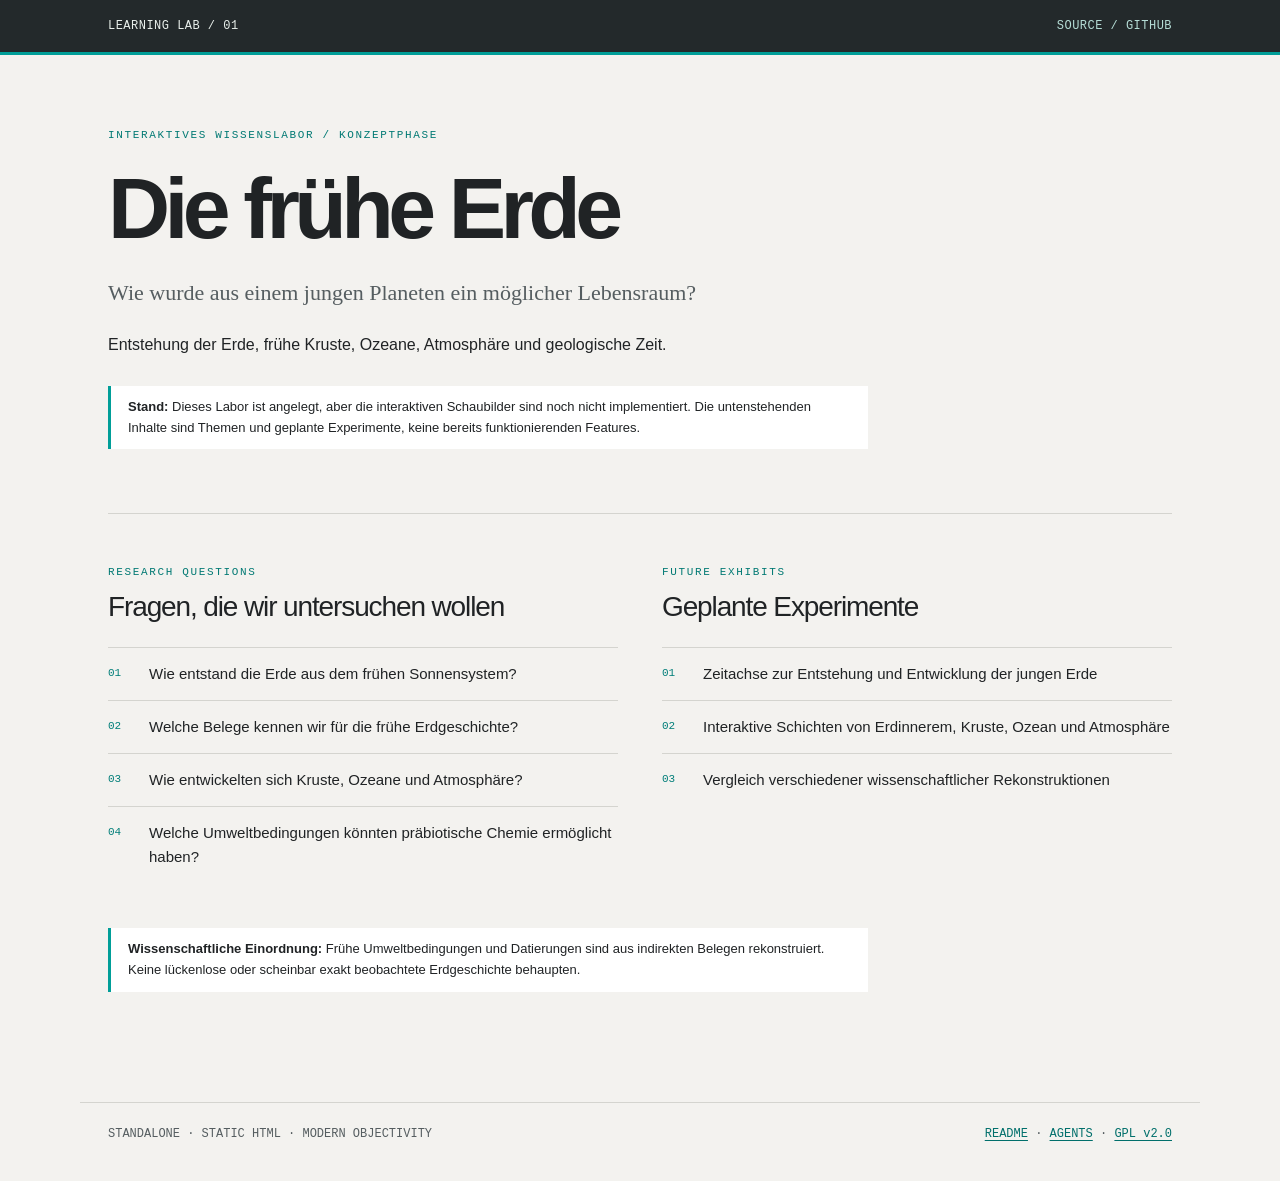
==== index.html @ 1942b2c5 "docs: initialize lab-early-earth with index.html" ====
<!doctype html>
<html lang="de">
<head>
<meta charset="utf-8">
<meta name="viewport" content="width=device-width, initial-scale=1">
<meta name="description" content="Wie wurde aus einem jungen Planeten ein möglicher Lebensraum?">
<title>Die frühe Erde · Learning Lab 01</title>
<style>
:root{color-scheme:light;--paper:#f3f2ef;--ink:#202325;--graphite:#23292b;--signal:#009e98;--edge:#d4d4cf;--muted:#555d60}
*{box-sizing:border-box}html{scroll-behavior:smooth}body{margin:0;background:var(--paper);color:var(--ink);font:16px/1.6 "Liberation Sans",Arial,sans-serif}
a{color:inherit;text-underline-offset:3px}:focus-visible{outline:3px solid var(--signal);outline-offset:4px}
header{background:var(--graphite);color:#e9f0ec;border-bottom:3px solid var(--signal)}.top{max-width:1120px;margin:auto;padding:19px 28px;display:flex;justify-content:space-between;gap:20px;align-items:center;font:12px "Liberation Mono",monospace;letter-spacing:.04em}.top a{color:#b5ddd6;text-decoration:none}.top a:hover{text-decoration:underline}
main{max-width:1120px;margin:auto;padding:74px 28px 110px}.eyebrow{font:11px "Liberation Mono",monospace;letter-spacing:.15em;text-transform:uppercase;color:#007973}.hero{padding-bottom:64px;border-bottom:1px solid var(--edge)}h1{font-size:clamp(42px,7vw,86px);font-weight:400;letter-spacing:-.065em;line-height:1.06;max-width:860px;margin:22px 0}h1 strong{font-weight:700}.lead{max-width:800px;font:22px/1.55 "Liberation Serif",Georgia,serif;color:var(--muted)}.note{margin-top:28px;border-left:3px solid var(--signal);padding:11px 17px;background:#fff;font-size:13px;max-width:760px}
.grid{display:grid;grid-template-columns:1fr 1fr;gap:44px;padding-top:52px}.panel{min-width:0}h2{font-size:28px;font-weight:400;line-height:1.2;letter-spacing:-.04em;margin:12px 0 23px}ul{padding:0;list-style:none;margin:0}li{display:flex;gap:16px;padding:14px 0;border-top:1px solid var(--edge);font-size:15px}.index{font:11px "Liberation Mono",monospace;color:#007e79;padding-top:5px;min-width:25px}
footer{max-width:1120px;margin:auto;border-top:1px solid var(--edge);padding:24px 28px 40px;display:flex;justify-content:space-between;gap:14px;flex-wrap:wrap;font:12px "Liberation Mono",monospace;color:var(--muted)}footer a{color:#006f6b}
@media(max-width:720px){main{padding:52px 20px 70px}.grid{grid-template-columns:1fr;gap:42px}.top,footer{padding-left:20px;padding-right:20px}.lead{font-size:19px}}
@media(prefers-reduced-motion:reduce){html{scroll-behavior:auto}}
</style>
</head>
<body>
<header><div class="top"><span>LEARNING LAB / 01</span><a href="https://github.com/philippklinz/lab-early-earth">SOURCE / GITHUB</a></div></header>
<main>
<section class="hero"><div class="eyebrow">INTERAKTIVES WISSENSLABOR / KONZEPTPHASE</div>
<h1><strong>Die frühe Erde</strong></h1>
<p class="lead">Wie wurde aus einem jungen Planeten ein möglicher Lebensraum?</p>
<p>Entstehung der Erde, frühe Kruste, Ozeane, Atmosphäre und geologische Zeit.</p>
<div class="note"><strong>Stand:</strong> Dieses Labor ist angelegt, aber die interaktiven Schaubilder sind noch nicht implementiert. Die untenstehenden Inhalte sind Themen und geplante Experimente, keine bereits funktionierenden Features.</div>
</section>
<div class="grid">
<section class="panel"><div class="eyebrow">RESEARCH QUESTIONS</div><h2>Fragen, die wir untersuchen wollen</h2><ul><li><span class="index">01</span><span>Wie entstand die Erde aus dem frühen Sonnensystem?</span></li>
<li><span class="index">02</span><span>Welche Belege kennen wir für die frühe Erdgeschichte?</span></li>
<li><span class="index">03</span><span>Wie entwickelten sich Kruste, Ozeane und Atmosphäre?</span></li>
<li><span class="index">04</span><span>Welche Umweltbedingungen könnten präbiotische Chemie ermöglicht haben?</span></li></ul></section>
<section class="panel"><div class="eyebrow">FUTURE EXHIBITS</div><h2>Geplante Experimente</h2><ul><li><span class="index">01</span><span>Zeitachse zur Entstehung und Entwicklung der jungen Erde</span></li>
<li><span class="index">02</span><span>Interaktive Schichten von Erdinnerem, Kruste, Ozean und Atmosphäre</span></li>
<li><span class="index">03</span><span>Vergleich verschiedener wissenschaftlicher Rekonstruktionen</span></li></ul></section>
</div>
<section class="note" style="margin-top:45px"><strong>Wissenschaftliche Einordnung:</strong> Frühe Umweltbedingungen und Datierungen sind aus indirekten Belegen rekonstruiert. Keine lückenlose oder scheinbar exakt beobachtete Erdgeschichte behaupten.</section>
</main>
<footer><span>STANDALONE · STATIC HTML · MODERN OBJECTIVITY</span><span><a href="README.md">README</a> · <a href="AGENTS.md">AGENTS</a> · <a href="LICENSE">GPL v2.0</a></span></footer>
</body>
</html>
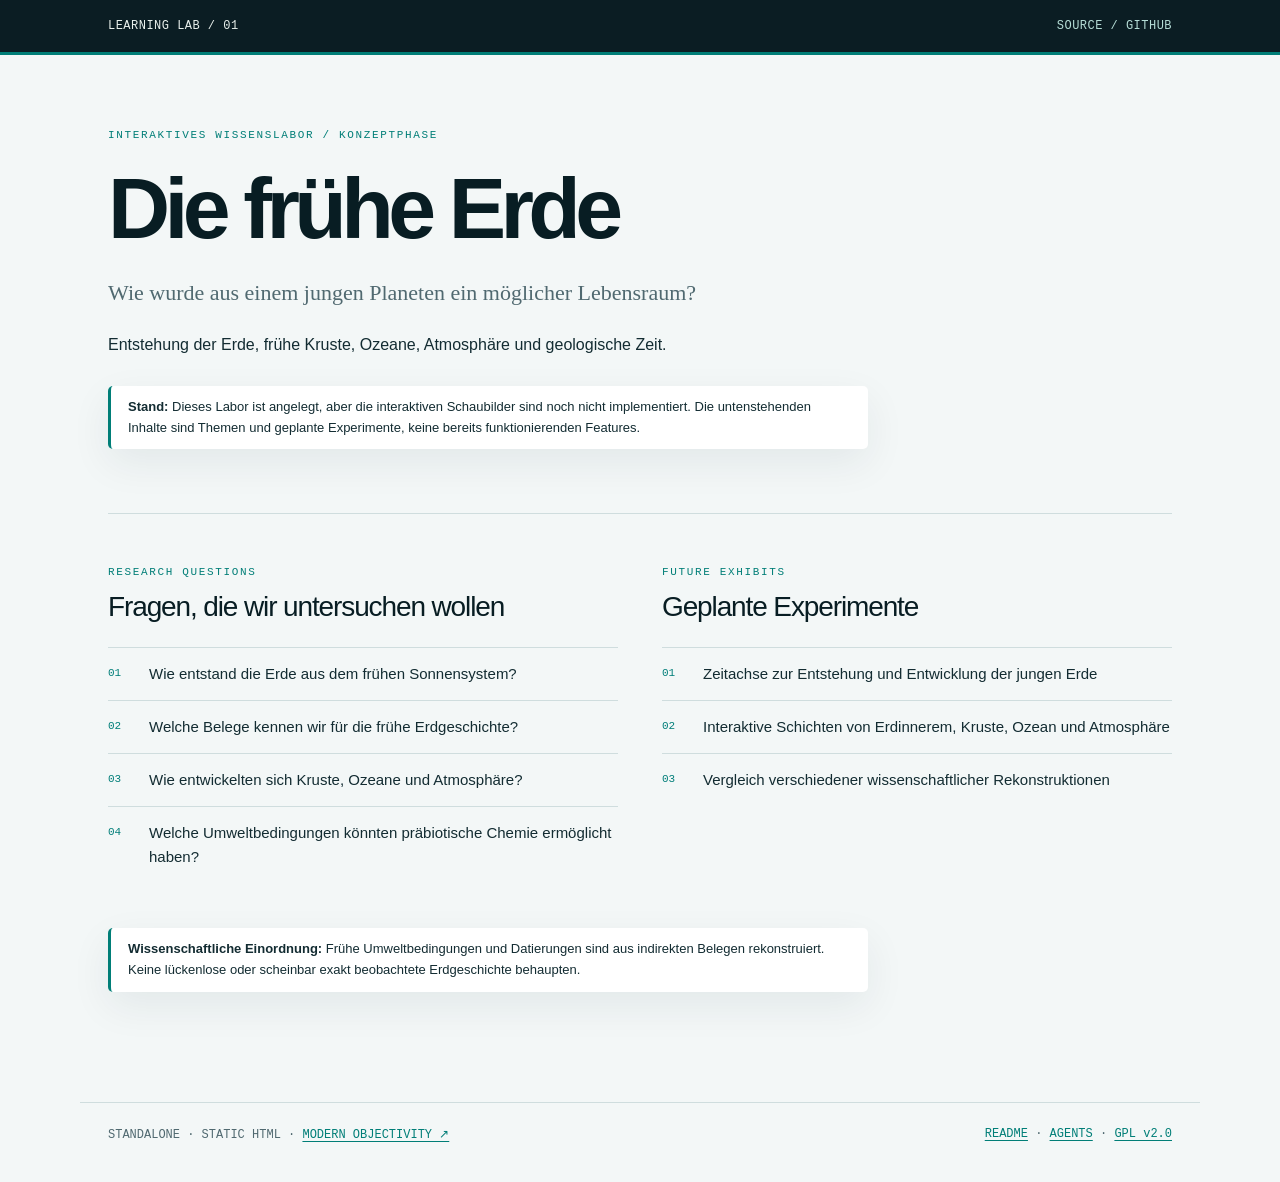
==== commit 4bcfb966: "style: adopt published Modern Objectivity kit in early Earth lab" ====
--- a/index.html
+++ b/index.html
@@ -5,8 +5,9 @@
 <meta name="viewport" content="width=device-width, initial-scale=1">
 <meta name="description" content="Wie wurde aus einem jungen Planeten ein möglicher Lebensraum?">
 <title>Die frühe Erde · Learning Lab 01</title>
+<link rel="stylesheet" href="modern-objectivity.css">
 <style>
-:root{color-scheme:light;--paper:#f3f2ef;--ink:#202325;--graphite:#23292b;--signal:#009e98;--edge:#d4d4cf;--muted:#555d60}
+:root{color-scheme:light;--paper:var(--mo-bg);--ink:var(--mo-text);--graphite:var(--mo-rail);--signal:var(--mo-accent);--edge:var(--mo-border);--muted:var(--mo-muted)}
 *{box-sizing:border-box}html{scroll-behavior:smooth}body{margin:0;background:var(--paper);color:var(--ink);font:16px/1.6 "Liberation Sans",Arial,sans-serif}
 a{color:inherit;text-underline-offset:3px}:focus-visible{outline:3px solid var(--signal);outline-offset:4px}
 header{background:var(--graphite);color:#e9f0ec;border-bottom:3px solid var(--signal)}.top{max-width:1120px;margin:auto;padding:19px 28px;display:flex;justify-content:space-between;gap:20px;align-items:center;font:12px "Liberation Mono",monospace;letter-spacing:.04em}.top a{color:#b5ddd6;text-decoration:none}.top a:hover{text-decoration:underline}
@@ -15,6 +16,12 @@
 footer{max-width:1120px;margin:auto;border-top:1px solid var(--edge);padding:24px 28px 40px;display:flex;justify-content:space-between;gap:14px;flex-wrap:wrap;font:12px "Liberation Mono",monospace;color:var(--muted)}footer a{color:#006f6b}
 @media(max-width:720px){main{padding:52px 20px 70px}.grid{grid-template-columns:1fr;gap:42px}.top,footer{padding-left:20px;padding-right:20px}.lead{font-size:19px}}
 @media(prefers-reduced-motion:reduce){html{scroll-behavior:auto}}
+
+/* Modern Objectivity reference v0.1: stage-specific adjustments. */
+:focus-visible{outline:3px solid var(--mo-focus)!important}
+.note{border-radius:var(--mo-radius-sm);box-shadow:var(--mo-shadow)}
+.eyebrow{color:var(--mo-accent)}
+footer a{color:var(--mo-accent)}
 </style>
 </head>
 <body>
@@ -37,6 +44,6 @@
 </div>
 <section class="note" style="margin-top:45px"><strong>Wissenschaftliche Einordnung:</strong> Frühe Umweltbedingungen und Datierungen sind aus indirekten Belegen rekonstruiert. Keine lückenlose oder scheinbar exakt beobachtete Erdgeschichte behaupten.</section>
 </main>
-<footer><span>STANDALONE · STATIC HTML · MODERN OBJECTIVITY</span><span><a href="README.md">README</a> · <a href="AGENTS.md">AGENTS</a> · <a href="LICENSE">GPL v2.0</a></span></footer>
+<footer><span>STANDALONE · STATIC HTML · <a href="https://philippklinz.github.io/modern-objectivity-style/">MODERN OBJECTIVITY ↗</a></span><span><a href="README.md">README</a> · <a href="AGENTS.md">AGENTS</a> · <a href="LICENSE">GPL v2.0</a></span></footer>
 </body>
 </html>
--- a/modern-objectivity.css
+++ b/modern-objectivity.css
@@ -0,0 +1,272 @@
+/*
+Modern Objectivity — Laboratory Style Kit v0.1
+GPL-2.0-only • practical reference implementation, not a universal brand.
+Semantic tokens are intentionally overridable for each laboratory stage.
+*/
+:root {
+  color-scheme: light;
+  --mo-font: "Liberation Sans", "DejaVu Sans", Arial, sans-serif;
+  --mo-mono: "Liberation Mono", "DejaVu Sans Mono", Consolas, monospace;
+  --mo-serif: "Liberation Serif", Georgia, serif;
+  --mo-bg: #f3f7f7;
+  --mo-surface: #ffffff;
+  --mo-surface-2: #edf3f3;
+  --mo-surface-3: #e3eded;
+  --mo-text: #132c32;
+  --mo-text-strong: #081d23;
+  --mo-muted: #506970;
+  --mo-border: #cfddde;
+  --mo-border-strong: #afc3c6;
+  --mo-accent: #007e77;
+  --mo-accent-active: #00625f;
+  --mo-accent-light: #d9f5ef;
+  --mo-accent-glow: #13d4b8;
+  --mo-focus: #0b9fbe;
+  --mo-danger: #b83d42;
+  --mo-danger-bg: #fff0f0;
+  --mo-warning: #986213;
+  --mo-warning-bg: #fff4dd;
+  --mo-ok: #147b58;
+  --mo-ok-bg: #e1f6eb;
+  --mo-info: #285f9c;
+  --mo-info-bg: #e9f3fc;
+  --mo-rail: #0b1d23;
+  --mo-rail-text: #e0f2f2;
+  --mo-rail-muted: #94b0b5;
+  --mo-shadow: 0 14px 40px rgba(12, 45, 50, .07);
+  --mo-radius: 9px;
+  --mo-radius-sm: 5px;
+  --mo-space-1: 4px;
+  --mo-space-2: 8px;
+  --mo-space-3: 12px;
+  --mo-space-4: 16px;
+  --mo-space-5: 20px;
+  --mo-space-6: 24px;
+  --mo-space-8: 32px;
+  --mo-space-10: 40px;
+  --mo-space-12: 48px;
+  --mo-page-width: 1280px;
+}
+[data-theme="dark"] {
+  color-scheme: dark;
+  --mo-bg: #08191e;
+  --mo-surface: #10272d;
+  --mo-surface-2: #162f35;
+  --mo-surface-3: #1e3a42;
+  --mo-text: #d7e8e9;
+  --mo-text-strong: #f4fbfa;
+  --mo-muted: #a2bac0;
+  --mo-border: #2a4a52;
+  --mo-border-strong: #41616b;
+  --mo-accent: #49d9c6;
+  --mo-accent-active: #82eee0;
+  --mo-accent-light: #16443f;
+  --mo-accent-glow: #5ef6dd;
+  --mo-focus: #81d8ff;
+  --mo-danger: #ff949b;
+  --mo-danger-bg: #3c252a;
+  --mo-warning: #f5ca75;
+  --mo-warning-bg: #3c321f;
+  --mo-ok: #7ee6b8;
+  --mo-ok-bg: #173d34;
+  --mo-info: #9ccaff;
+  --mo-info-bg: #20354d;
+  --mo-shadow: 0 16px 44px rgba(0, 0, 0, .18);
+}
+*, *::before, *::after { box-sizing: border-box; }
+html { scroll-behavior: smooth; scroll-padding-top: 24px; }
+body { margin: 0; background: var(--mo-bg); color: var(--mo-text); font: 400 15px/1.62 var(--mo-font); -webkit-font-smoothing: antialiased; }
+button, input, textarea, select { font: inherit; }
+button { cursor: pointer; }
+a { color: var(--mo-accent); text-underline-offset: 3px; }
+a:hover { color: var(--mo-accent-active); }
+:focus-visible { outline: 3px solid var(--mo-focus) !important; outline-offset: 3px; }
+::selection { background: var(--mo-accent); color: #fff; }
+h1,h2,h3,h4,p,figure { margin-top: 0; }
+h1,h2,h3,h4 { color: var(--mo-text-strong); line-height: 1.18; letter-spacing: -.028em; }
+h1 { font-size: clamp(2.4rem, 5vw, 4.8rem); font-weight: 650; }
+h2 { font-size: clamp(1.6rem, 2.5vw, 2.6rem); font-weight: 650; }
+h3 { font-size: 1.12rem; letter-spacing: -.015em; }
+p { max-width: 75ch; }
+small, .mo-small { font-size: .81rem; }
+.mo-mono, code, pre, kbd { font-family: var(--mo-mono); font-variant-numeric: tabular-nums; }
+code { font-size: .89em; }
+.mo-tabular { font-variant-numeric: tabular-nums; font-feature-settings: "tnum"; }
+.mo-muted { color: var(--mo-muted); }
+.mo-eyebrow, .mo-kicker { display:block; font: 700 11px/1.5 var(--mo-mono); text-transform: uppercase; letter-spacing: .13em; color: var(--mo-accent); }
+.mo-kicker { margin-bottom: 12px; }
+.mo-lead { font-size: clamp(1.05rem, 1.6vw, 1.3rem); line-height: 1.65; color: var(--mo-muted); max-width: 69ch; }
+.mo-strong { font-weight: 700; }
+.mo-rule { border: 0; border-top: 1px solid var(--mo-border); margin: 28px 0; }
+.mo-sr-only { position: absolute!important; width:1px!important; height:1px!important; overflow:hidden!important; clip:rect(0,0,0,0)!important; white-space:nowrap!important; }
+
+/* Shell / page */
+.mo-shell { display:grid; grid-template-columns: 254px minmax(0,1fr); min-height:100vh; }
+.mo-sidebar { background: var(--mo-rail); color: var(--mo-rail-text); padding: 28px 18px; min-width:0; position:sticky; top:0; height:100vh; overflow-y:auto; display:flex; flex-direction:column; gap:28px; }
+.mo-brand { display:flex; align-items:center; gap:12px; text-decoration:none; color:var(--mo-rail-text); line-height:1.2; font-weight:700; letter-spacing:.01em; font-size:14px; }
+.mo-brand:hover { color:var(--mo-rail-text); }
+.mo-brand-mark { width:35px; height:35px; flex:none; display:grid; place-items:center; color:#71eedb; background:linear-gradient(135deg,#123f40,#0b232a); border:1px solid #39746f; border-radius:8px; font:700 18px var(--mo-mono); }
+.mo-brand small { display:block; margin-top:3px; color:var(--mo-rail-muted); font:400 10px var(--mo-mono); letter-spacing:.08em; text-transform:uppercase; }
+.mo-nav-group { margin-bottom:17px; }
+.mo-nav-title { font:700 10px/1.5 var(--mo-mono); color:#7ca5a8; text-transform:uppercase; letter-spacing:.15em; padding:0 12px; margin-bottom:7px; }
+.mo-nav { display:grid; gap:3px; }
+.mo-nav a { display:flex; align-items:center; justify-content:space-between; gap:8px; padding:9px 12px; border-radius:6px; color:var(--mo-rail-muted); text-decoration:none; font-size:13px; transition:background .15s,color .15s; }
+.mo-nav a:hover,.mo-nav a[aria-current="page"],.mo-nav a.is-active { color:#f0ffff; background:#18363c; }
+.mo-nav a[aria-current="page"]::after,.mo-nav a.is-active::after { content:""; width:5px; height:5px; border-radius:50%; background:#5ae6ce; }
+.mo-sidebar-foot { margin-top:auto; padding:15px 12px 0; border-top:1px solid #2d4b50; color:var(--mo-rail-muted); font:11px/1.6 var(--mo-mono); }
+.mo-main { min-width:0; }
+.mo-topbar { display:flex; justify-content:space-between; align-items:center; gap:16px; min-height:68px; border-bottom:1px solid var(--mo-border); padding:14px clamp(22px,4vw,56px); background:var(--mo-surface); }
+.mo-topbar-path { font:12px var(--mo-mono); color:var(--mo-muted); word-break:break-word; }
+.mo-topbar-path strong { color:var(--mo-text-strong); font-weight:700; }
+.mo-topbar-actions { display:flex; gap:9px; align-items:center; flex-wrap:wrap; }
+.mo-content { width:min(100%, var(--mo-page-width)); margin:0 auto; padding:38px clamp(20px,4vw,56px) 90px; }
+.mo-section { padding-top:46px; padding-bottom:46px; border-bottom:1px solid var(--mo-border); }
+.mo-section-head { display:flex; justify-content:space-between; align-items:end; gap:22px; margin-bottom:25px; }
+.mo-section-head h2 { margin:0 0 7px; }
+.mo-section-head p { margin:0; color:var(--mo-muted); }
+.mo-hero { position:relative; isolation:isolate; overflow:hidden; background:#0b2229; border-radius:14px; padding:clamp(30px,6vw,74px); color:#e5f6f4; min-height:385px; display:flex; flex-direction:column; justify-content:center; margin-bottom:12px; }
+.mo-hero::before { content:""; position:absolute; inset:0; z-index:-2; background-image:linear-gradient(rgba(111,199,192,.06) 1px,transparent 1px),linear-gradient(90deg,rgba(111,199,192,.06) 1px,transparent 1px); background-size:32px 32px; mask-image:linear-gradient(to left,black,transparent 80%); }
+.mo-hero::after { content:""; position:absolute; right:-110px; top:-125px; width:490px; aspect-ratio:1; z-index:-1; background:radial-gradient(circle at 45% 45%,transparent 18%,rgba(48,235,199,.46) 18.3%,transparent 18.8%,transparent 31%,rgba(48,235,199,.24) 31.3%,transparent 31.8%,transparent 49%,rgba(48,235,199,.14) 49.3%,transparent 49.8%); transform:rotate(-18deg); }
+.mo-hero h1 { color:#fff; max-width:720px; margin:18px 0 18px; letter-spacing:-.055em; }
+.mo-hero p { color:#b1d3d5; font-size:18px; max-width:590px; }
+.mo-hero .mo-eyebrow { color:#64e8d1; }
+.mo-hero-actions { display:flex; gap:10px; flex-wrap:wrap; margin-top:17px; }
+
+/* Layout */
+.mo-grid { display:grid; gap:16px; }
+.mo-grid-2 { grid-template-columns:repeat(2,minmax(0,1fr)); }
+.mo-grid-3 { grid-template-columns:repeat(3,minmax(0,1fr)); }
+.mo-grid-4 { grid-template-columns:repeat(4,minmax(0,1fr)); }
+.mo-flex { display:flex; align-items:center; gap:12px; }
+.mo-between { display:flex; align-items:center; justify-content:space-between; gap:12px; }
+.mo-wrap { flex-wrap:wrap; }
+.mo-stack { display:grid; gap:14px; }
+.mo-panel, .mo-card { background:var(--mo-surface); border:1px solid var(--mo-border); border-radius:var(--mo-radius); }
+.mo-panel { padding:24px; }
+.mo-card { padding:22px; box-shadow:var(--mo-shadow); }
+.mo-card-head { display:flex; justify-content:space-between; align-items:center; gap:12px; margin-bottom:15px; }
+.mo-card-head h3 { margin:0; }
+.mo-stat { display:flex; flex-direction:column; gap:5px; min-width:0; }
+.mo-stat-value { font:650 clamp(1.6rem,2.6vw,2.4rem)/1.13 var(--mo-mono); color:var(--mo-text-strong); letter-spacing:-.055em; }
+.mo-stat-label { font-size:12px; color:var(--mo-muted); }
+.mo-stat-foot { font:11px var(--mo-mono); color:var(--mo-accent); margin-top:8px; }
+
+/* Controls */
+.mo-btn { display:inline-flex; align-items:center; justify-content:center; gap:8px; appearance:none; padding:10px 15px; min-height:39px; color:var(--mo-text); background:var(--mo-surface); border:1px solid var(--mo-border-strong); border-radius:var(--mo-radius-sm); font:700 12px/1.3 var(--mo-font); text-decoration:none; transition:background .13s,border-color .13s,transform .13s; white-space:nowrap; }
+.mo-btn:hover { background:var(--mo-surface-2); color:var(--mo-text-strong); border-color:var(--mo-accent); }
+.mo-btn:active { transform:translateY(1px); }
+.mo-btn:disabled { opacity:.48; cursor:not-allowed; transform:none; }
+.mo-btn-primary { color:#fff; background:#007e77; border-color:#007e77; }
+.mo-btn-primary:hover { color:#fff; background:#00635e; border-color:#00635e; }
+.mo-btn-quiet { background:transparent; border-color:transparent; }
+.mo-btn-quiet:hover { background:var(--mo-surface-2); }
+.mo-btn-danger { color:var(--mo-danger); border-color:var(--mo-danger); }
+.mo-btn-sm { min-height:32px; padding:7px 11px; font-size:11px; }
+.mo-btn-lg { min-height:47px; padding:12px 21px; }
+.mo-btn-on-dark { background:#1a494a; color:#e9fffc; border-color:#3d817b; }
+.mo-btn-on-dark:hover { background:#23605f; border-color:#69d7ca; color:#fff; }
+.mo-field { display:grid; gap:7px; min-width:0; }
+.mo-field-label { font-size:12px; font-weight:700; color:var(--mo-text-strong); }
+.mo-field-help { font-size:11px; color:var(--mo-muted); }
+.mo-input,.mo-select,.mo-textarea { width:100%; min-height:41px; border:1px solid var(--mo-border-strong); border-radius:var(--mo-radius-sm); background:var(--mo-surface); color:var(--mo-text-strong); padding:9px 11px; outline:none; }
+.mo-input::placeholder,.mo-textarea::placeholder { color:var(--mo-muted); opacity:.85; }
+.mo-input:focus,.mo-select:focus,.mo-textarea:focus { border-color:var(--mo-accent); box-shadow:0 0 0 3px var(--mo-accent-light); }
+.mo-input:disabled,.mo-select:disabled { opacity:.55; }
+.mo-input[aria-invalid="true"] { border-color:var(--mo-danger); }
+.mo-textarea { min-height:106px; resize:vertical; }
+.mo-check { display:inline-flex; align-items:center; gap:9px; color:var(--mo-text); font-size:13px; cursor:pointer; }
+.mo-check input { accent-color:var(--mo-accent); width:17px; height:17px; }
+.mo-range { width:100%; accent-color:var(--mo-accent); cursor:pointer; }
+.mo-switch { display:inline-flex; align-items:center; gap:10px; font-size:12px; cursor:pointer; }
+.mo-switch input { appearance:none; width:38px; height:22px; border-radius:30px; border:1px solid var(--mo-border-strong); background:var(--mo-surface-3); position:relative; transition:background .15s; }
+.mo-switch input::after { content:""; width:16px; height:16px; top:2px; left:2px; border-radius:50%; position:absolute; background:var(--mo-muted); transition:transform .15s, background .15s; }
+.mo-switch input:checked { background:var(--mo-accent); border-color:var(--mo-accent); }
+.mo-switch input:checked::after { transform:translateX(16px); background:#fff; }
+.mo-switch input:focus-visible { outline:3px solid var(--mo-focus); outline-offset:2px; }
+
+/* Status, notes, progress */
+.mo-badge { display:inline-flex; gap:7px; align-items:center; min-height:23px; padding:2px 8px; font:700 10px/1.4 var(--mo-mono); text-transform:uppercase; letter-spacing:.045em; border:1px solid var(--mo-border); border-radius:4px; color:var(--mo-muted); background:var(--mo-surface-2); }
+.mo-badge::before { content:""; width:6px; height:6px; border-radius:50%; background:currentColor; }
+.mo-badge-success { color:var(--mo-ok); border-color:color-mix(in srgb,var(--mo-ok) 25%,var(--mo-border)); background:var(--mo-ok-bg); }
+.mo-badge-warning { color:var(--mo-warning); border-color:color-mix(in srgb,var(--mo-warning) 25%,var(--mo-border)); background:var(--mo-warning-bg); }
+.mo-badge-danger { color:var(--mo-danger); border-color:color-mix(in srgb,var(--mo-danger) 25%,var(--mo-border)); background:var(--mo-danger-bg); }
+.mo-badge-info { color:var(--mo-info); border-color:color-mix(in srgb,var(--mo-info) 25%,var(--mo-border)); background:var(--mo-info-bg); }
+.mo-note { display:flex; align-items:flex-start; gap:13px; padding:14px 16px; border-left:3px solid var(--mo-accent); background:var(--mo-accent-light); color:var(--mo-text); border-radius:0 var(--mo-radius-sm) var(--mo-radius-sm) 0; font-size:13px; }
+.mo-note-warning { border-color:var(--mo-warning); background:var(--mo-warning-bg); }
+.mo-note-danger { border-color:var(--mo-danger); background:var(--mo-danger-bg); }
+.mo-progress { height:6px; width:100%; overflow:hidden; border-radius:10px; background:var(--mo-surface-3); }
+.mo-progress > span { display:block; height:100%; border-radius:10px; background:var(--mo-accent); transition:width .25s ease; }
+.mo-meter { display:grid; gap:8px; }
+.mo-meter-label { display:flex; justify-content:space-between; font:11px var(--mo-mono); gap:8px; color:var(--mo-muted); }
+.mo-meter-label strong { color:var(--mo-text-strong); }
+
+/* Tabs */
+.mo-tabs { display:flex; gap:4px; flex-wrap:wrap; border-bottom:1px solid var(--mo-border); margin-bottom:19px; }
+.mo-tab { appearance:none; background:transparent; border:0; border-bottom:2px solid transparent; color:var(--mo-muted); padding:10px 15px 12px; margin-bottom:-1px; font:700 12px var(--mo-font); }
+.mo-tab[aria-selected="true"] { color:var(--mo-accent); border-bottom-color:var(--mo-accent); }
+.mo-tab:hover { color:var(--mo-text-strong); background:var(--mo-surface-2); }
+[role="tabpanel"][hidden] { display:none!important; }
+
+/* Tables and data */
+.mo-table-wrap { width:100%; overflow-x:auto; border:1px solid var(--mo-border); border-radius:var(--mo-radius); background:var(--mo-surface); }
+.mo-table { border-collapse:collapse; width:100%; min-width:550px; font-size:12px; font-variant-numeric:tabular-nums; }
+.mo-table th { text-align:left; font:700 10px/1.4 var(--mo-mono); color:var(--mo-muted); text-transform:uppercase; letter-spacing:.06em; background:var(--mo-surface-2); padding:13px 15px; border-bottom:1px solid var(--mo-border); white-space:nowrap; }
+.mo-table td { padding:13px 15px; border-bottom:1px solid var(--mo-border); vertical-align:middle; color:var(--mo-text); }
+.mo-table tbody tr:last-child td { border-bottom:0; }
+.mo-table tbody tr:hover { background:var(--mo-surface-2); }
+.mo-table td.mo-num, .mo-table th.mo-num { text-align:right; font-family:var(--mo-mono); }
+.mo-table td strong { color:var(--mo-text-strong); }
+.mo-table-muted { color:var(--mo-muted); }
+.mo-positive { color:var(--mo-ok); }
+.mo-negative { color:var(--mo-danger); }
+
+/* Visual media */
+.mo-chart { position:relative; min-height:180px; width:100%; border:1px solid var(--mo-border); border-radius:var(--mo-radius); overflow:hidden; background:var(--mo-surface); }
+.mo-chart svg { display:block; width:100%; height:auto; }
+.mo-chart-grid { stroke:var(--mo-border); stroke-width:1; }
+.mo-chart-line { stroke:var(--mo-accent); stroke-width:2.4; fill:none; vector-effect:non-scaling-stroke; }
+.mo-chart-area { fill:var(--mo-accent); fill-opacity:.10; }
+.mo-chart-label { fill:var(--mo-muted); font:10px var(--mo-mono); }
+.mo-code { border:1px solid var(--mo-border); background:var(--mo-surface-2); border-radius:var(--mo-radius); overflow:auto; padding:20px; font:12px/1.7 var(--mo-mono); color:var(--mo-text); white-space:pre; tab-size:2; }
+.mo-swatch { overflow:hidden; border:1px solid var(--mo-border); border-radius:var(--mo-radius); background:var(--mo-surface); }
+.mo-swatch-fill { height:81px; }
+.mo-swatch-caption { padding:11px 12px; display:grid; gap:3px; }
+.mo-swatch-caption strong { font-size:12px; }
+.mo-swatch-caption code { font-size:11px; color:var(--mo-muted); }
+.mo-steps { list-style:none; padding:0; margin:0; display:grid; gap:9px; }
+.mo-steps li { display:flex; align-items:flex-start; gap:14px; font-size:13px; }
+.mo-steps li span:first-child { width:30px; height:30px; background:var(--mo-accent-light); color:var(--mo-accent); font:700 11px var(--mo-mono); display:grid; place-items:center; border-radius:5px; flex:none; }
+.mo-toast { position:fixed; z-index:100; right:25px; bottom:25px; border:1px solid var(--mo-border-strong); border-left:4px solid var(--mo-accent); border-radius:6px; background:var(--mo-surface); color:var(--mo-text-strong); box-shadow:var(--mo-shadow); padding:15px 19px; max-width:min(360px,calc(100vw - 30px)); font-size:13px; }
+.mo-toast[hidden] { display:none; }
+.mo-placeholder { border:1px dashed var(--mo-border-strong); border-radius:var(--mo-radius); padding:25px; text-align:center; color:var(--mo-muted); }
+.mo-tag { font:700 10px var(--mo-mono); padding:4px 7px; border-radius:4px; background:var(--mo-surface-2); border:1px solid var(--mo-border); color:var(--mo-muted); }
+.mo-mark { color:var(--mo-accent); }
+
+/* Responsive */
+@media (max-width:1100px) { .mo-grid-4 {grid-template-columns:repeat(2,minmax(0,1fr))} }
+@media (max-width:900px) {
+  .mo-shell { display:block; }
+  .mo-sidebar { position:relative; height:auto; padding:14px 18px; gap:12px; }
+  .mo-sidebar nav { display:flex; gap:12px; overflow:auto; scrollbar-width:thin; }
+  .mo-nav-group { margin:0; flex:none; }
+  .mo-nav-title,.mo-sidebar-foot { display:none; }
+  .mo-nav { display:flex; }
+  .mo-nav a {white-space:nowrap; padding:7px 10px}
+  .mo-topbar {padding:14px 20px}
+  .mo-content {padding:24px 18px 70px}
+  .mo-section {padding:34px 0}
+}
+@media (max-width:640px) {
+  .mo-grid-2,.mo-grid-3,.mo-grid-4 {grid-template-columns:1fr}
+  .mo-section-head {display:block}
+  .mo-section-head > :last-child {margin-top:13px}
+  .mo-topbar {align-items:start;flex-wrap:wrap}
+  .mo-panel,.mo-card {padding:17px}
+  .mo-hero {min-height:360px; padding:28px 22px}
+  .mo-hero::after {right:-220px}
+  .mo-stat-value {font-size:2rem}
+}
+@media (prefers-reduced-motion:reduce) {
+  html {scroll-behavior:auto}
+  *,*::before,*::after { animation-duration:.01ms!important; animation-iteration-count:1!important; transition-duration:.01ms!important; }
+}
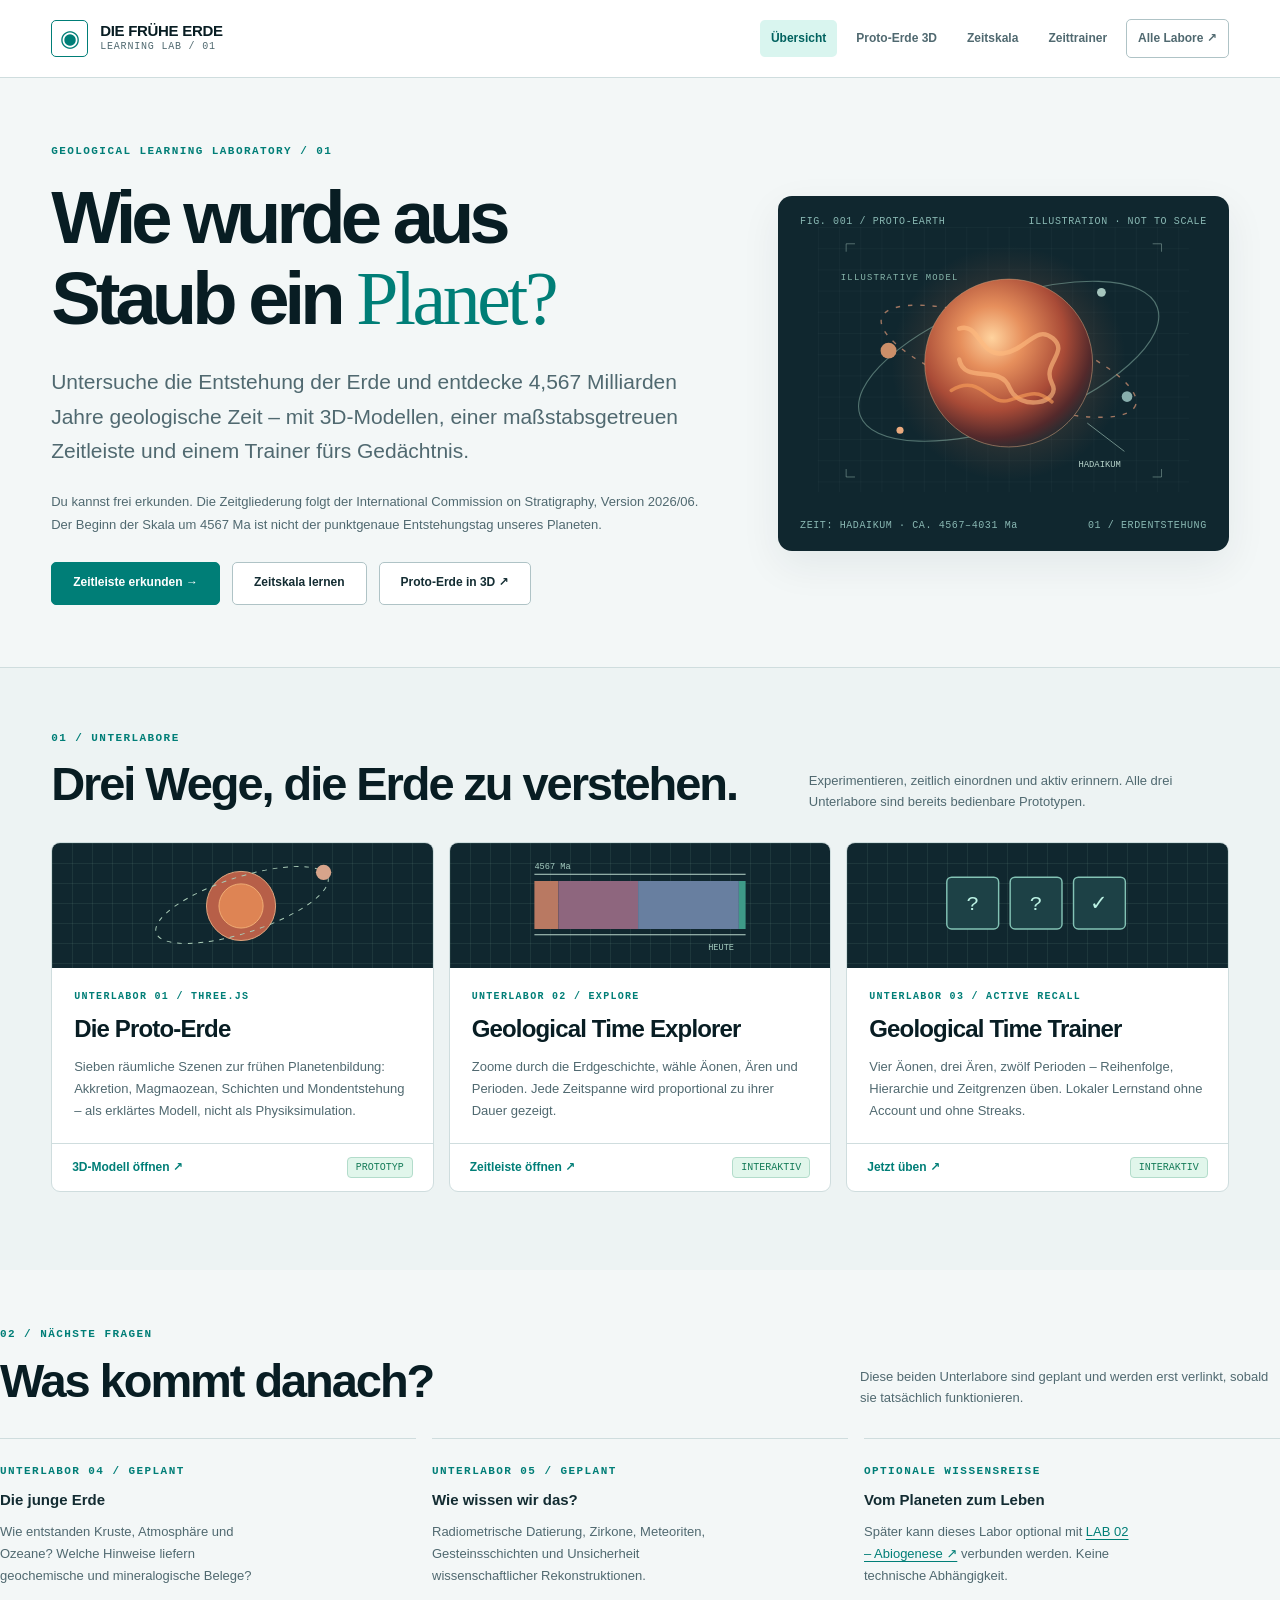
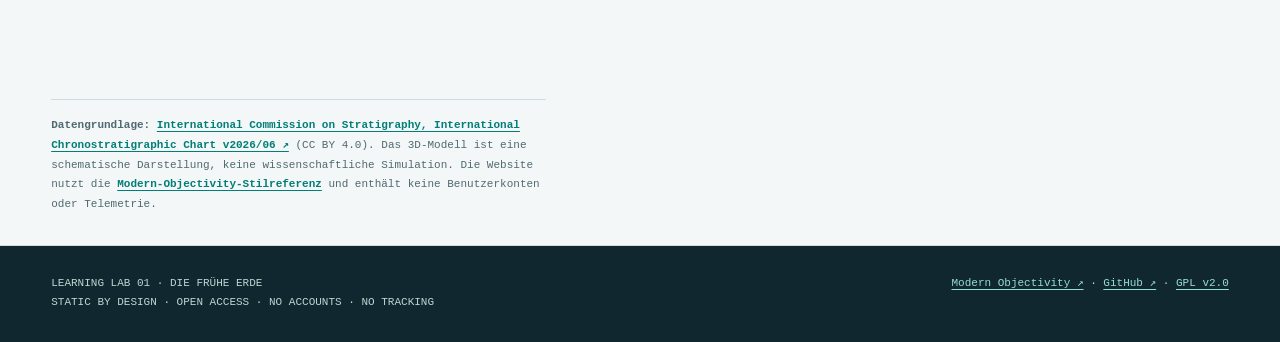
==== commit 2bf7bbfc: "feat: launch Earth Lab with proto-Earth 3D, timeline and memory trainer" ====
--- a/index.html
+++ b/index.html
@@ -1,49 +1,80 @@
 <!doctype html>
 <html lang="de">
 <head>
-<meta charset="utf-8">
-<meta name="viewport" content="width=device-width, initial-scale=1">
-<meta name="description" content="Wie wurde aus einem jungen Planeten ein möglicher Lebensraum?">
-<title>Die frühe Erde · Learning Lab 01</title>
+<meta charset="utf-8"><meta name="viewport" content="width=device-width,initial-scale=1">
+<meta name="theme-color" content="#f3f7f7">
+<meta name="description" content="Learning Lab 01: Entstehung der Erde, geologische Zeitskala, tägliches Lernen und schematische Three.js-Modelle.">
+<title>Die frühe Erde — Learning Lab 01</title>
 <link rel="stylesheet" href="modern-objectivity.css">
-<style>
-:root{color-scheme:light;--paper:var(--mo-bg);--ink:var(--mo-text);--graphite:var(--mo-rail);--signal:var(--mo-accent);--edge:var(--mo-border);--muted:var(--mo-muted)}
-*{box-sizing:border-box}html{scroll-behavior:smooth}body{margin:0;background:var(--paper);color:var(--ink);font:16px/1.6 "Liberation Sans",Arial,sans-serif}
-a{color:inherit;text-underline-offset:3px}:focus-visible{outline:3px solid var(--signal);outline-offset:4px}
-header{background:var(--graphite);color:#e9f0ec;border-bottom:3px solid var(--signal)}.top{max-width:1120px;margin:auto;padding:19px 28px;display:flex;justify-content:space-between;gap:20px;align-items:center;font:12px "Liberation Mono",monospace;letter-spacing:.04em}.top a{color:#b5ddd6;text-decoration:none}.top a:hover{text-decoration:underline}
-main{max-width:1120px;margin:auto;padding:74px 28px 110px}.eyebrow{font:11px "Liberation Mono",monospace;letter-spacing:.15em;text-transform:uppercase;color:#007973}.hero{padding-bottom:64px;border-bottom:1px solid var(--edge)}h1{font-size:clamp(42px,7vw,86px);font-weight:400;letter-spacing:-.065em;line-height:1.06;max-width:860px;margin:22px 0}h1 strong{font-weight:700}.lead{max-width:800px;font:22px/1.55 "Liberation Serif",Georgia,serif;color:var(--muted)}.note{margin-top:28px;border-left:3px solid var(--signal);padding:11px 17px;background:#fff;font-size:13px;max-width:760px}
-.grid{display:grid;grid-template-columns:1fr 1fr;gap:44px;padding-top:52px}.panel{min-width:0}h2{font-size:28px;font-weight:400;line-height:1.2;letter-spacing:-.04em;margin:12px 0 23px}ul{padding:0;list-style:none;margin:0}li{display:flex;gap:16px;padding:14px 0;border-top:1px solid var(--edge);font-size:15px}.index{font:11px "Liberation Mono",monospace;color:#007e79;padding-top:5px;min-width:25px}
-footer{max-width:1120px;margin:auto;border-top:1px solid var(--edge);padding:24px 28px 40px;display:flex;justify-content:space-between;gap:14px;flex-wrap:wrap;font:12px "Liberation Mono",monospace;color:var(--muted)}footer a{color:#006f6b}
-@media(max-width:720px){main{padding:52px 20px 70px}.grid{grid-template-columns:1fr;gap:42px}.top,footer{padding-left:20px;padding-right:20px}.lead{font-size:19px}}
-@media(prefers-reduced-motion:reduce){html{scroll-behavior:auto}}
-
-/* Modern Objectivity reference v0.1: stage-specific adjustments. */
-:focus-visible{outline:3px solid var(--mo-focus)!important}
-.note{border-radius:var(--mo-radius-sm);box-shadow:var(--mo-shadow)}
-.eyebrow{color:var(--mo-accent)}
-footer a{color:var(--mo-accent)}
-</style>
+<link rel="stylesheet" href="earth-lab.css">
 </head>
-<body>
-<header><div class="top"><span>LEARNING LAB / 01</span><a href="https://github.com/philippklinz/lab-early-earth">SOURCE / GITHUB</a></div></header>
-<main>
-<section class="hero"><div class="eyebrow">INTERAKTIVES WISSENSLABOR / KONZEPTPHASE</div>
-<h1><strong>Die frühe Erde</strong></h1>
-<p class="lead">Wie wurde aus einem jungen Planeten ein möglicher Lebensraum?</p>
-<p>Entstehung der Erde, frühe Kruste, Ozeane, Atmosphäre und geologische Zeit.</p>
-<div class="note"><strong>Stand:</strong> Dieses Labor ist angelegt, aber die interaktiven Schaubilder sind noch nicht implementiert. Die untenstehenden Inhalte sind Themen und geplante Experimente, keine bereits funktionierenden Features.</div>
-</section>
-<div class="grid">
-<section class="panel"><div class="eyebrow">RESEARCH QUESTIONS</div><h2>Fragen, die wir untersuchen wollen</h2><ul><li><span class="index">01</span><span>Wie entstand die Erde aus dem frühen Sonnensystem?</span></li>
-<li><span class="index">02</span><span>Welche Belege kennen wir für die frühe Erdgeschichte?</span></li>
-<li><span class="index">03</span><span>Wie entwickelten sich Kruste, Ozeane und Atmosphäre?</span></li>
-<li><span class="index">04</span><span>Welche Umweltbedingungen könnten präbiotische Chemie ermöglicht haben?</span></li></ul></section>
-<section class="panel"><div class="eyebrow">FUTURE EXHIBITS</div><h2>Geplante Experimente</h2><ul><li><span class="index">01</span><span>Zeitachse zur Entstehung und Entwicklung der jungen Erde</span></li>
-<li><span class="index">02</span><span>Interaktive Schichten von Erdinnerem, Kruste, Ozean und Atmosphäre</span></li>
-<li><span class="index">03</span><span>Vergleich verschiedener wissenschaftlicher Rekonstruktionen</span></li></ul></section>
+<body class="earth-stage">
+<a href="#main" class="earth-skip">Zum Inhalt springen</a>
+<header class="earth-header"><div class="earth-wrap earth-header-inner">
+<a href="index.html" class="earth-brand"><span class="earth-symbol" aria-hidden="true">◉</span><span class="earth-brand-name">DIE FRÜHE ERDE<small>LEARNING LAB / 01</small></span></a>
+<nav class="earth-nav" aria-label="Labor-Navigation"><a href="index.html" aria-current="page">Übersicht</a><a href="01_protoerde.html">Proto-Erde 3D</a><a href="02_zeitmassstab.html">Zeitskala</a><a href="03_zeittrainer.html">Zeittrainer</a><a href="https://philippklinz.github.io/learning-labs/" class="earth-home-link">Alle Labore ↗</a></nav>
+</div></header>
+<main id="main">
+<div class="earth-wrap">
+<div class="earth-hero">
+ <div class="earth-hero-copy">
+  <div class="earth-overline">GEOLOGICAL LEARNING LABORATORY / 01</div>
+  <h1 class="earth-title">Wie wurde aus<br>Staub ein <em>Planet?</em></h1>
+  <p class="earth-lead">Untersuche die Entstehung der Erde und entdecke 4,567 Milliarden Jahre geologische Zeit – mit 3D-Modellen, einer maßstabsgetreuen Zeitleiste und einem Trainer fürs Gedächtnis.</p>
+  <p class="earth-note">Du kannst frei erkunden. Die Zeitgliederung folgt der International Commission on Stratigraphy, Version 2026/06. Der Beginn der Skala um 4567 Ma ist nicht der punktgenaue Entstehungstag unseres Planeten.</p>
+  <div class="earth-hero-actions"><a class="mo-btn mo-btn-primary mo-btn-lg" href="02_zeitmassstab.html">Zeitleiste erkunden →</a><a class="mo-btn mo-btn-lg" href="03_zeittrainer.html">Zeitskala lernen</a><a class="mo-btn mo-btn-lg" href="01_protoerde.html">Proto-Erde in 3D ↗</a></div>
+ </div>
+ <div class="earth-figure" role="img" aria-label="Schematische Illustration einer glühenden Proto-Erde, umgeben von Material und Umlaufbahnen">
+  <div class="figure-title"><span>FIG. 001 / PROTO-EARTH</span><span>ILLUSTRATION · NOT TO SCALE</span></div>
+  <svg viewBox="0 0 420 300" fill="none" aria-hidden="true">
+   <defs>
+    <radialGradient id="planet-shade" cx="40%" cy="35%" r="70%"><stop offset="0" stop-color="#ffd39e"/><stop offset=".27" stop-color="#e68f5c"/><stop offset=".62" stop-color="#a94b37"/><stop offset=".85" stop-color="#54292b"/><stop offset="1" stop-color="#1e2d32"/></radialGradient>
+    <radialGradient id="halo"><stop offset=".2" stop-color="#ed935a" stop-opacity=".3"/><stop offset="1" stop-color="#d16d49" stop-opacity="0"/></radialGradient>
+    <pattern id="sheet" width="24" height="24" patternUnits="userSpaceOnUse"><path d="M24 0H0V24" stroke="#98c6b6" stroke-opacity=".08"/></pattern>
+   </defs>
+   <rect width="420" height="300" fill="url(#sheet)"/>
+   <circle cx="216" cy="154" r="133" fill="url(#halo)"/>
+   <ellipse cx="216" cy="152" rx="179" ry="71" stroke="#8cb6a8" stroke-width="1.3" opacity=".53" transform="rotate(-20 216 152)"/>
+   <ellipse cx="216" cy="152" rx="152" ry="42" stroke="#da9675" stroke-width="1.6" stroke-dasharray="5 9" opacity=".7" transform="rotate(19 216 152)"/>
+   <circle cx="216" cy="154" r="95" fill="url(#planet-shade)" stroke="#d6a07b" stroke-opacity=".6"/>
+   <path d="M160 115c22-8 23 32 50 28s37-33 56-17-13 29-1 51-37 33-48 5-51-3-57-32" stroke="#ffbb80" stroke-opacity=".62" stroke-width="5" stroke-linecap="round"/>
+   <path d="M151 185c34-20 42 19 66 11s32-12 48 2" stroke="#f99e5a" stroke-opacity=".62" stroke-width="4" stroke-linecap="round"/>
+   <circle cx="80" cy="140" r="9" fill="#cc8f69"/><circle cx="350" cy="192" r="6" fill="#88aead"/><circle cx="321" cy="74" r="5" fill="#a5c5bd"/><circle cx="93" cy="230" r="4" fill="#ebaa7e"/>
+   <path d="M32 28v-9h10M379 19h10v9M32 274v9h10M379 283h10v-9" stroke="#a2c2b7" opacity=".52"/>
+   <text x="26" y="60" fill="#88b7ac" font-family="monospace" font-size="10" letter-spacing="1.4">ILLUSTRATIVE MODEL</text>
+   <path d="M305 222 347 254" stroke="#92b5aa" stroke-opacity=".8"/><text x="295" y="272" fill="#b7d4cb" font-family="monospace" font-size="10">HADAIKUM</text>
+  </svg>
+  <div class="figure-foot"><span>ZEIT: HADAIKUM · CA. 4567–4031 Ma</span><span>01 / ERDENTSTEHUNG</span></div>
+ </div>
 </div>
-<section class="note" style="margin-top:45px"><strong>Wissenschaftliche Einordnung:</strong> Frühe Umweltbedingungen und Datierungen sind aus indirekten Belegen rekonstruiert. Keine lückenlose oder scheinbar exakt beobachtete Erdgeschichte behaupten.</section>
+</div>
+<section class="earth-segment-surface"><div class="earth-wrap">
+<div class="earth-section-heading"><div><div class="earth-overline">01 / UNTERLABORE</div><h2>Drei Wege, die Erde zu verstehen.</h2></div><p>Experimentieren, zeitlich einordnen und aktiv erinnern. Alle drei Unterlabore sind bereits bedienbare Prototypen.</p></div>
+<div class="earth-card-grid">
+ <article class="earth-module-card">
+ <div class="earth-module-art"><svg viewBox="0 0 250 110" fill="none"><circle cx="124" cy="56" r="36" fill="#b75f48" stroke="#e4aa82"/><circle cx="124" cy="56" r="23" fill="#de8454" stroke="#f2b077"/><ellipse cx="125" cy="55" rx="94" ry="29" transform="rotate(-18 125 55)" stroke="#a9cbb7" stroke-dasharray="5 6"/><circle cx="210" cy="21" r="8" fill="#d7a48b"/></svg></div>
+ <div class="earth-module-body"><div class="earth-overline">UNTERLABOR 01 / THREE.JS</div><h3>Die Proto-Erde</h3><p>Sieben räumliche Szenen zur frühen Planetenbildung: Akkretion, Magmaozean, Schichten und Mondentstehung – als erklärtes Modell, nicht als Physiksimulation.</p></div>
+ <div class="earth-module-bottom"><a href="01_protoerde.html">3D-Modell öffnen ↗</a><span class="earth-stage-tag live">PROTOTYP</span></div>
+ </article>
+ <article class="earth-module-card">
+ <div class="earth-module-art"><svg viewBox="0 0 250 110" fill="none"><rect x="15" y="30" width="25" height="50" fill="#b97962"/><rect x="40" y="30" width="83" height="50" fill="#8e667e"/><rect x="123" y="30" width="105" height="50" fill="#687fa0"/><rect x="228" y="30" width="7" height="50" fill="#3e9a88"/><path d="M15 23h220M15 86h220" stroke="#c0ddd1"/><text x="15" y="17" fill="#a5ccc0" font-size="9" font-family="monospace">4567 Ma</text><text x="196" y="102" fill="#a5ccc0" font-size="9" font-family="monospace">HEUTE</text></svg></div>
+ <div class="earth-module-body"><div class="earth-overline">UNTERLABOR 02 / EXPLORE</div><h3>Geological Time Explorer</h3><p>Zoome durch die Erdgeschichte, wähle Äonen, Ären und Perioden. Jede Zeitspanne wird proportional zu ihrer Dauer gezeigt.</p></div>
+ <div class="earth-module-bottom"><a href="02_zeitmassstab.html">Zeitleiste öffnen ↗</a><span class="earth-stage-tag live">INTERAKTIV</span></div>
+ </article>
+ <article class="earth-module-card">
+ <div class="earth-module-art"><svg viewBox="0 0 250 110"><g stroke="#83c3b5" stroke-width="1.5" fill="#1d4146"><rect x="30" y="26" width="54" height="54" rx="5"/><rect x="96" y="26" width="54" height="54" rx="5"/><rect x="162" y="26" width="54" height="54" rx="5"/></g><text x="57" y="60" text-anchor="middle" fill="#bcf2e4" font-size="22" font-family="monospace">?</text><text x="123" y="60" text-anchor="middle" fill="#bcf2e4" font-size="22" font-family="monospace">?</text><text x="189" y="60" text-anchor="middle" fill="#bcf2e4" font-size="22" font-family="monospace">✓</text></svg></div>
+ <div class="earth-module-body"><div class="earth-overline">UNTERLABOR 03 / ACTIVE RECALL</div><h3>Geological Time Trainer</h3><p>Vier Äonen, drei Ären, zwölf Perioden – Reihenfolge, Hierarchie und Zeitgrenzen üben. Lokaler Lernstand ohne Account und ohne Streaks.</p></div>
+ <div class="earth-module-bottom"><a href="03_zeittrainer.html">Jetzt üben ↗</a><span class="earth-stage-tag live">INTERAKTIV</span></div>
+ </article>
+</div>
+</div></section>
+<section class="earth-wrap earth-mini"><div class="earth-section-heading"><div><div class="earth-overline">02 / NÄCHSTE FRAGEN</div><h2>Was kommt danach?</h2></div><p>Diese beiden Unterlabore sind geplant und werden erst verlinkt, sobald sie tatsächlich funktionieren.</p></div>
+<div class="earth-mini-grid">
+ <div class="earth-mini-item"><span class="earth-overline">UNTERLABOR 04 / GEPLANT</span><strong>Die junge Erde</strong><p>Wie entstanden Kruste, Atmosphäre und Ozeane? Welche Hinweise liefern geochemische und mineralogische Belege?</p></div>
+ <div class="earth-mini-item"><span class="earth-overline">UNTERLABOR 05 / GEPLANT</span><strong>Wie wissen wir das?</strong><p>Radiometrische Datierung, Zirkone, Meteoriten, Gesteinsschichten und Unsicherheit wissenschaftlicher Rekonstruktionen.</p></div>
+ <div class="earth-mini-item"><span class="earth-overline">OPTIONALE WISSENSREISE</span><strong>Vom Planeten zum Leben</strong><p>Später kann dieses Labor optional mit <a href="https://philippklinz.github.io/lab-abiogenesis/">LAB 02 – Abiogenese ↗</a> verbunden werden. Keine technische Abhängigkeit.</p></div>
+</div></section>
+<div class="earth-wrap"><p class="earth-source"><strong>Datengrundlage:</strong> <a href="https://stratigraphy.org/chart/">International Commission on Stratigraphy, International Chronostratigraphic Chart v2026/06 ↗</a> (CC BY 4.0). Das 3D-Modell ist eine schematische Darstellung, keine wissenschaftliche Simulation. Die Website nutzt die <a href="https://philippklinz.github.io/modern-objectivity-style/">Modern-Objectivity-Stilreferenz</a> und enthält keine Benutzerkonten oder Telemetrie.</p></div>
 </main>
-<footer><span>STANDALONE · STATIC HTML · <a href="https://philippklinz.github.io/modern-objectivity-style/">MODERN OBJECTIVITY ↗</a></span><span><a href="README.md">README</a> · <a href="AGENTS.md">AGENTS</a> · <a href="LICENSE">GPL v2.0</a></span></footer>
-</body>
-</html>
+<footer class="earth-footer"><div class="earth-wrap earth-footer-inner"><span>LEARNING LAB 01 · DIE FRÜHE ERDE<br>STATIC BY DESIGN · OPEN ACCESS · NO ACCOUNTS · NO TRACKING</span><span><a href="https://philippklinz.github.io/modern-objectivity-style/">Modern Objectivity ↗</a> · <a href="https://github.com/philippklinz/lab-early-earth">GitHub ↗</a> · <a href="LICENSE">GPL v2.0</a></span></div></footer>
+</body></html>
--- a/earth-lab.css
+++ b/earth-lab.css
@@ -0,0 +1,171 @@
+/* LAB 01 — Earth Stage. Modern Objectivity practical reference is loaded first.
+   Scientific colors are didactic and not official ICS chart colors. */
+:root{
+  --earth-ink:#142e34;--earth-paper:#f1f6f5;--earth-line:#cbdcdb;
+  --earth-deep:#10272f;--earth-mint:#8df0d6;--earth-soft:#e5eeee;
+}
+*{box-sizing:border-box}
+body.earth-stage{margin:0;background:var(--mo-bg);color:var(--mo-text);min-width:320px}
+body.earth-stage h1,body.earth-stage h2,body.earth-stage h3{color:var(--mo-text-strong)}
+body.earth-stage button,body.earth-stage input,body.earth-stage select{font:inherit}
+.earth-wrap{max-width:1380px;margin:auto;padding:0 clamp(18px,4vw,60px)}
+.earth-skip{position:absolute;left:15px;top:-90px;background:white;color:#12343b;z-index:50;padding:12px 17px}
+.earth-skip:focus{top:8px}
+.earth-header{border-bottom:1px solid var(--mo-border);background:var(--mo-surface)}
+.earth-header-inner{display:flex;gap:20px;align-items:center;justify-content:space-between;flex-wrap:wrap;min-height:77px;padding-block:13px}
+.earth-brand{display:flex;align-items:center;gap:12px;text-decoration:none;color:var(--mo-text-strong)}
+.earth-brand:hover{color:var(--mo-accent)}
+.earth-symbol{height:37px;width:37px;border:1px solid var(--mo-accent);color:var(--mo-accent);display:grid;place-items:center;border-radius:var(--mo-radius-sm);font:23px var(--mo-serif)}
+.earth-brand-name{font:750 15px/1.15 var(--mo-font);letter-spacing:-.02em}
+.earth-brand-name small{display:block;font:10px/1.6 var(--mo-mono);letter-spacing:.08em;color:var(--mo-muted)}
+.earth-nav{display:flex;gap:8px;flex-wrap:wrap;align-items:center}
+.earth-nav a{padding:9px 11px;text-decoration:none;color:var(--mo-muted);font-size:12px;font-weight:700;border-radius:5px}
+.earth-nav a:hover{background:var(--mo-surface-2);color:var(--mo-text-strong)}
+.earth-nav a[aria-current="page"]{color:var(--mo-accent-active);background:var(--mo-accent-light)}
+.earth-nav a.earth-home-link{border:1px solid var(--mo-border-strong)}
+.earth-crumb{font:11px var(--mo-mono);color:var(--mo-muted);padding-top:25px;letter-spacing:.06em}
+.earth-crumb a{color:var(--mo-accent);text-decoration:none}
+.earth-hero{padding:65px 0 62px;display:grid;grid-template-columns:minmax(0,1fr) minmax(280px,.68fr);gap:clamp(28px,5vw,90px);align-items:center}
+.earth-overline{font:700 11px/1.5 var(--mo-mono);color:var(--mo-accent);letter-spacing:.13em;text-transform:uppercase}
+.earth-title{font-size:clamp(44px,5.8vw,83px);line-height:1.03;letter-spacing:-.067em;font-weight:680;max-width:810px;margin:20px 0 23px}
+.earth-title em{font:400 1.02em var(--mo-serif);color:var(--mo-accent);letter-spacing:-.045em}
+.earth-lead{font-size:clamp(17px,1.8vw,21px);line-height:1.65;max-width:710px;color:var(--mo-muted)}
+.earth-note{font-size:13px;color:var(--mo-muted);max-width:680px;line-height:1.8}
+.earth-hero-actions{display:flex;align-items:center;gap:12px;flex-wrap:wrap;margin-top:25px}
+.earth-hero-actions a{min-height:43px}
+.earth-figure{background:var(--earth-deep);border-radius:14px;overflow:hidden;color:#bfe5dc;padding:20px 22px;min-height:355px;display:grid;grid-template-rows:auto 1fr auto;box-shadow:var(--mo-shadow)}
+.earth-figure svg{width:100%;height:265px;max-width:430px;justify-self:center}
+.earth-figure .figure-title,.earth-figure .figure-foot{display:flex;gap:12px;justify-content:space-between;font:10px var(--mo-mono);letter-spacing:.06em;color:#89b8b3}
+.earth-segment-surface{background:var(--mo-surface-2);border-top:1px solid var(--mo-border);padding:62px 0 78px}
+.earth-section-heading{display:flex;justify-content:space-between;align-items:end;gap:26px;margin-bottom:30px;flex-wrap:wrap}
+.earth-section-heading h2{font-size:clamp(29px,3.8vw,47px);letter-spacing:-.044em;margin:10px 0 0}
+.earth-section-heading p{font-size:13px;color:var(--mo-muted);margin:0;max-width:420px}
+.earth-card-grid{display:grid;grid-template-columns:repeat(3,minmax(0,1fr));gap:15px}
+.earth-module-card{border:1px solid var(--mo-border);background:var(--mo-surface);border-radius:var(--mo-radius);display:flex;flex-direction:column;overflow:hidden;min-width:0}
+.earth-module-art{min-height:125px;background:var(--earth-deep);color:#80d1c0;display:grid;place-items:center;position:relative;overflow:hidden}
+.earth-module-art svg{height:110px;max-width:240px;width:70%}
+.earth-module-art:before{content:"";position:absolute;inset:0;background-image:linear-gradient(#8eb9a51b 1px,transparent 1px),linear-gradient(90deg,#8eb9a51b 1px,transparent 1px);background-size:20px 20px}
+.earth-module-art>*{position:relative}
+.earth-module-body{padding:21px 22px;flex:1}
+.earth-module-body .earth-overline{font-size:10px}
+.earth-module-body h3{font-size:24px;letter-spacing:-.035em;margin:11px 0 13px}
+.earth-module-body p{font-size:13px;color:var(--mo-muted);line-height:1.7;margin:0}
+.earth-module-bottom{border-top:1px solid var(--mo-border);padding:13px 20px;display:flex;justify-content:space-between;align-items:center;gap:12px}
+.earth-module-bottom a{font-size:12px;font-weight:700;text-decoration:none}
+.earth-stage-tag{font:10px var(--mo-mono);padding:4px 8px;border:1px solid var(--mo-border);background:var(--mo-surface-2);color:var(--mo-muted);border-radius:4px}
+.earth-stage-tag.live{color:var(--mo-ok);background:var(--mo-ok-bg);border-color:#b3dccb}
+.earth-mini{padding:56px 0}
+.earth-mini-grid{display:grid;grid-template-columns:1fr 1fr 1fr;gap:16px}
+.earth-mini-item{border-top:1px solid var(--mo-border);padding:18px 0}
+.earth-mini-item strong{display:block;margin:7px 0 8px}
+.earth-mini-item p{color:var(--mo-muted);font-size:13px;line-height:1.7;max-width:38ch}
+.earth-footer{border-top:1px solid var(--mo-border);background:#10272f;color:#bdd5d2;margin-top:30px}
+.earth-footer-inner{display:flex;justify-content:space-between;gap:18px;flex-wrap:wrap;padding-top:28px;padding-bottom:31px;font:11px/1.7 var(--mo-mono)}
+.earth-footer a{color:#96ddd2}
+.earth-footer a:hover{color:white}
+.earth-page{padding:34px 0 65px}
+.earth-page h1{font-size:clamp(37px,4.3vw,62px);letter-spacing:-.05em;margin:12px 0 12px}
+.earth-page .earth-lead{max-width:830px}
+.earth-toolbar{display:flex;gap:8px;align-items:center;flex-wrap:wrap;margin:18px 0}
+.earth-toolbar .mo-btn[aria-pressed="true"],.earth-toolbar .mo-btn.active{color:white;background:var(--mo-accent);border-color:var(--mo-accent)}
+.earth-toolgroup{display:flex;gap:5px;align-items:center;flex-wrap:wrap}
+.earth-toolgroup-label{font:10px var(--mo-mono);text-transform:uppercase;color:var(--mo-muted);margin-right:8px;letter-spacing:.08em}
+.earth-datapanel{background:var(--mo-surface);border:1px solid var(--mo-border);border-radius:var(--mo-radius);padding:22px;min-width:0}
+.earth-datapanel h2{font-size:19px;letter-spacing:-.02em}
+.earth-timeline-shell{display:grid;grid-template-columns:minmax(0,1fr) 290px;gap:15px;margin-top:15px;align-items:start}
+.earth-timeline-view{background:var(--mo-surface);border-radius:var(--mo-radius);border:1px solid var(--mo-border);padding:18px 20px 24px;min-width:0}
+.earth-time-head{display:flex;align-items:center;gap:12px;justify-content:space-between;flex-wrap:wrap;padding-bottom:15px;border-bottom:1px solid var(--mo-border)}
+.earth-time-head b{font:700 12px var(--mo-mono)}
+.earth-time-head span{font:11px var(--mo-mono);color:var(--mo-muted)}
+.earth-time-scale{position:relative;height:54px;margin-top:15px;border-top:1px solid var(--mo-border);background:linear-gradient(180deg,var(--mo-surface-2),transparent)}
+.earth-time-tick{position:absolute;top:0;height:13px;border-left:1px solid var(--mo-border-strong)}
+.earth-time-tick span{position:absolute;top:17px;left:3px;transform:translateX(-5%);white-space:nowrap;font:10px var(--mo-mono);color:var(--mo-muted)}
+.earth-time-tick.right span{transform:translateX(-100%);left:0}
+.earth-time-lanes{position:relative;user-select:none;touch-action:pan-y;cursor:grab}
+.earth-time-lanes.dragging{cursor:grabbing}
+.earth-lane{height:87px;margin-bottom:11px;position:relative;background:var(--mo-surface-2);border:1px solid var(--mo-border);overflow:hidden}
+.earth-lane-label{position:absolute;left:7px;top:5px;z-index:2;pointer-events:none;font:10px var(--mo-mono);letter-spacing:.07em;color:#23383d;background:#ffffffc9;padding:2px 5px;border-radius:3px}
+.earth-band{position:absolute;top:0;bottom:0;min-width:1px;border-right:1px solid #ffffff9c;cursor:pointer;overflow:hidden;transition:filter .14s}
+.earth-band:hover{filter:brightness(1.16);z-index:3}
+.earth-band.selected{outline:3px solid #112e36;outline-offset:-4px;z-index:4}
+.earth-band:focus-visible{outline:3px solid var(--mo-focus);outline-offset:-4px;z-index:5}
+.earth-band-inner{height:100%;padding:31px 6px 6px;display:flex;align-items:center;justify-content:center;min-width:0}
+.earth-band-inner span{display:block;text-align:center;color:#09262d;font-weight:700;font-size:11px;white-space:nowrap;overflow:hidden;text-overflow:clip;text-shadow:0 1px 2px #ffffff45}
+.earth-band.tiny .earth-band-inner span{display:none}
+.earth-line-indicator{font:12px var(--mo-mono);color:var(--mo-muted);margin:14px 0 0}
+.earth-time-hint{font-size:12px;color:var(--mo-muted);margin:14px 0 0}
+.earth-overview{margin-top:18px;border-top:1px solid var(--mo-border);padding-top:17px}
+.earth-overview h3{font-size:13px;margin:0 0 10px}
+.earth-overview-strip{display:flex;height:20px;overflow:hidden;border-radius:3px;border:1px solid var(--mo-border)}
+.earth-overview-strip button{border:0;border-right:1px solid #fff8;padding:0;position:relative;min-width:1px;cursor:pointer}
+.earth-overview-strip button:hover{filter:brightness(1.18)}
+.earth-overview-strip button:focus-visible{z-index:3;outline:3px solid var(--mo-focus)}
+.earth-overview-caption{display:flex;justify-content:space-between;color:var(--mo-muted);font:10px var(--mo-mono);margin-top:7px}
+.earth-inspector{position:sticky;top:15px}
+.earth-inspector .earth-overline{margin-bottom:8px}
+.earth-inspector h2{font-size:25px;letter-spacing:-.04em;margin-bottom:9px}
+.earth-inspector p{font-size:13px;color:var(--mo-muted);line-height:1.7}
+.earth-inspector .earth-meta-list{display:grid;grid-template-columns:1fr 1fr;gap:13px;border-top:1px solid var(--mo-border);padding:16px 0 4px}
+.earth-meta-list dt{font:10px var(--mo-mono);color:var(--mo-muted)}
+.earth-meta-list dd{margin:5px 0 0;font:700 13px var(--mo-mono)}
+.earth-chip-group{display:flex;gap:7px;flex-wrap:wrap;margin-top:15px}
+.earth-chip{border-radius:4px;border:1px solid var(--mo-border-strong);background:var(--mo-surface);padding:8px 10px;text-align:left;font-size:12px;color:var(--mo-text)}
+.earth-chip:hover{border-color:var(--mo-accent)}
+.earth-source{font:11px/1.8 var(--mo-mono);color:var(--mo-muted);border-top:1px solid var(--mo-border);margin-top:25px;padding-top:16px}
+.earth-source a{font-weight:700}
+.earth-catalog{margin-top:45px}
+.earth-catalog h2{margin-bottom:17px}
+.earth-unit-grid{display:grid;grid-template-columns:repeat(3,minmax(0,1fr));gap:12px}
+.earth-unit-list{padding:0;list-style:none;margin:0}
+.earth-unit-list li{margin-bottom:7px}
+.earth-unit-list button{width:100%;display:flex;gap:13px;justify-content:space-between;align-items:start;text-align:left;border:1px solid var(--mo-border);border-left:4px solid var(--band-color,var(--mo-accent));background:var(--mo-surface);padding:10px 12px;border-radius:4px;min-height:57px}
+.earth-unit-list button:hover{border-color:var(--mo-accent);border-left-color:var(--band-color,var(--mo-accent))}
+.earth-unit-list b{font-size:12px}
+.earth-unit-list small{display:block;font:10px var(--mo-mono);color:var(--mo-muted);margin-top:3px}
+.earth-unit-list .unit-age{font:10px/1.5 var(--mo-mono);color:var(--mo-muted);white-space:nowrap}
+.earth-trainer-layout{display:grid;grid-template-columns:minmax(0,1fr) 290px;gap:15px;margin-top:20px;align-items:start}
+.earth-trainer-card{padding:clamp(22px,3vw,43px);background:var(--mo-surface);border:1px solid var(--mo-border);border-radius:var(--mo-radius);min-height:425px}
+.earth-q-head{display:flex;justify-content:space-between;gap:12px;align-items:center;border-bottom:1px solid var(--mo-border);padding-bottom:17px;flex-wrap:wrap}
+.earth-q-head span{font:11px var(--mo-mono);color:var(--mo-muted)}
+.earth-q-head b{font:700 11px var(--mo-mono);color:var(--mo-accent)}
+.earth-question{font-size:clamp(23px,3vw,38px);letter-spacing:-.04em;line-height:1.3;margin:27px 0}
+.earth-choice-list{display:grid;grid-template-columns:repeat(2,minmax(0,1fr));gap:10px}
+.earth-choice{border:1px solid var(--mo-border-strong);border-radius:var(--mo-radius-sm);background:var(--mo-surface);padding:15px;display:flex;gap:12px;text-align:left;align-items:center;min-height:63px;color:var(--mo-text)}
+.earth-choice:hover:not(:disabled){border-color:var(--mo-accent);background:var(--mo-surface-2)}
+.earth-choice span{font:11px var(--mo-mono);color:var(--mo-muted);border:1px solid var(--mo-border);padding:3px 7px;border-radius:3px}
+.earth-choice strong{font-size:14px;font-weight:650}
+.earth-choice.correct{border-color:var(--mo-ok);background:var(--mo-ok-bg)}
+.earth-choice.wrong{border-color:var(--mo-danger);background:var(--mo-danger-bg)}
+.earth-answer-input{width:100%;font:17px var(--mo-mono)!important;padding:16px;border:1px solid var(--mo-border-strong);background:var(--mo-surface);border-radius:5px;color:var(--mo-text)}
+.earth-answer-help{color:var(--mo-muted);font-size:12px;margin-top:10px}
+.earth-answer-actions{display:flex;gap:10px;flex-wrap:wrap;margin-top:19px}
+.earth-feedback{border-left:3px solid var(--mo-accent);background:var(--mo-surface-2);padding:16px 19px;margin-top:21px;border-radius:0 5px 5px 0}
+.earth-feedback[data-correct="false"]{border-left-color:var(--mo-danger)}
+.earth-feedback strong{display:block;margin-bottom:7px}
+.earth-feedback p{color:var(--mo-muted);font-size:13px;line-height:1.65;margin:0}
+.earth-train-progress{height:5px;background:var(--mo-surface-3);border-radius:10px;overflow:hidden;margin:17px 0}
+.earth-train-progress>div{background:var(--mo-accent);height:100%;width:0;transition:width .2s}
+.earth-pills{display:flex;gap:9px;flex-wrap:wrap;margin:20px 0 4px}
+.earth-trainer-aside h2{margin-bottom:13px}
+.earth-trainer-aside .earth-stat{display:flex;justify-content:space-between;gap:10px;border-bottom:1px solid var(--mo-border);padding:12px 0;font-size:12px}
+.earth-trainer-aside .earth-stat strong{font:700 17px var(--mo-mono)}
+.earth-trainer-aside p{font-size:12px;line-height:1.75;color:var(--mo-muted)}
+.earth-trainer-aside .mo-btn{width:100%;margin:5px 0}
+.earth-mode-note{margin:20px 0 0;padding:17px;background:var(--mo-accent-light);color:var(--mo-text-strong);border:1px solid var(--mo-border);font-size:12px}
+.earth-test-grid{display:grid;grid-template-columns:repeat(4,minmax(0,1fr));gap:8px;margin-top:16px}
+.earth-test-tile{border:1px solid var(--mo-border);background:var(--mo-surface-2);padding:12px 6px;border-radius:4px;text-align:center;font-size:12px}
+.earth-test-tile strong{display:block;font-size:13px}
+.earth-test-tile small{font:10px var(--mo-mono);color:var(--mo-muted)}
+.earth-memory-panel{background:var(--mo-surface);border:1px solid var(--mo-border);border-radius:var(--mo-radius);padding:20px;margin-top:19px}
+.earth-memory-panel h3{margin:0 0 9px}
+.earth-memory-panel p{font-size:12px;color:var(--mo-muted);margin:0 0 12px}
+.earth-memory-cells{display:flex;flex-wrap:wrap;gap:8px}
+.earth-memory-cells button{border:1px solid var(--mo-border-strong);background:var(--mo-surface-2);padding:9px 12px;border-radius:4px;color:var(--mo-text);font-size:12px}
+.earth-memory-cells button:hover{border-color:var(--mo-accent)}
+.earth-memory-cells button.revealed{background:var(--mo-accent-light);border-color:var(--mo-accent)}
+.earth-memory-cells button span{font:10px var(--mo-mono);display:block;color:var(--mo-muted)}
+.earth-empty{background:var(--mo-surface);border:1px dashed var(--mo-border-strong);padding:20px;color:var(--mo-muted);font-size:13px}
+@media(max-width:1120px){.earth-timeline-shell,.earth-trainer-layout{grid-template-columns:minmax(0,1fr) 265px}.earth-card-grid{grid-template-columns:repeat(2,minmax(0,1fr))}.earth-unit-grid{grid-template-columns:repeat(2,minmax(0,1fr))}}
+@media(max-width:850px){.earth-hero{grid-template-columns:1fr}.earth-figure{min-height:280px;max-width:560px}.earth-timeline-shell,.earth-trainer-layout{grid-template-columns:1fr}.earth-inspector{position:static}.earth-mini-grid{grid-template-columns:1fr 1fr}}
+@media(max-width:650px){.earth-header-inner{justify-content:flex-start}.earth-nav{width:100%}.earth-nav a{padding:8px 9px}.earth-hero{padding:45px 0}.earth-title{font-size:48px}.earth-card-grid,.earth-unit-grid,.earth-mini-grid{grid-template-columns:1fr}.earth-time-lane{height:76px}.earth-lane{height:72px}.earth-timeline-view{padding:12px}.earth-choice-list{grid-template-columns:1fr}.earth-test-grid{grid-template-columns:repeat(2,minmax(0,1fr))}.earth-figure{min-height:220px}.earth-figure svg{height:220px}}
+@media(prefers-reduced-motion:reduce){html{scroll-behavior:auto}.earth-band,.earth-train-progress>div{transition:none!important}}
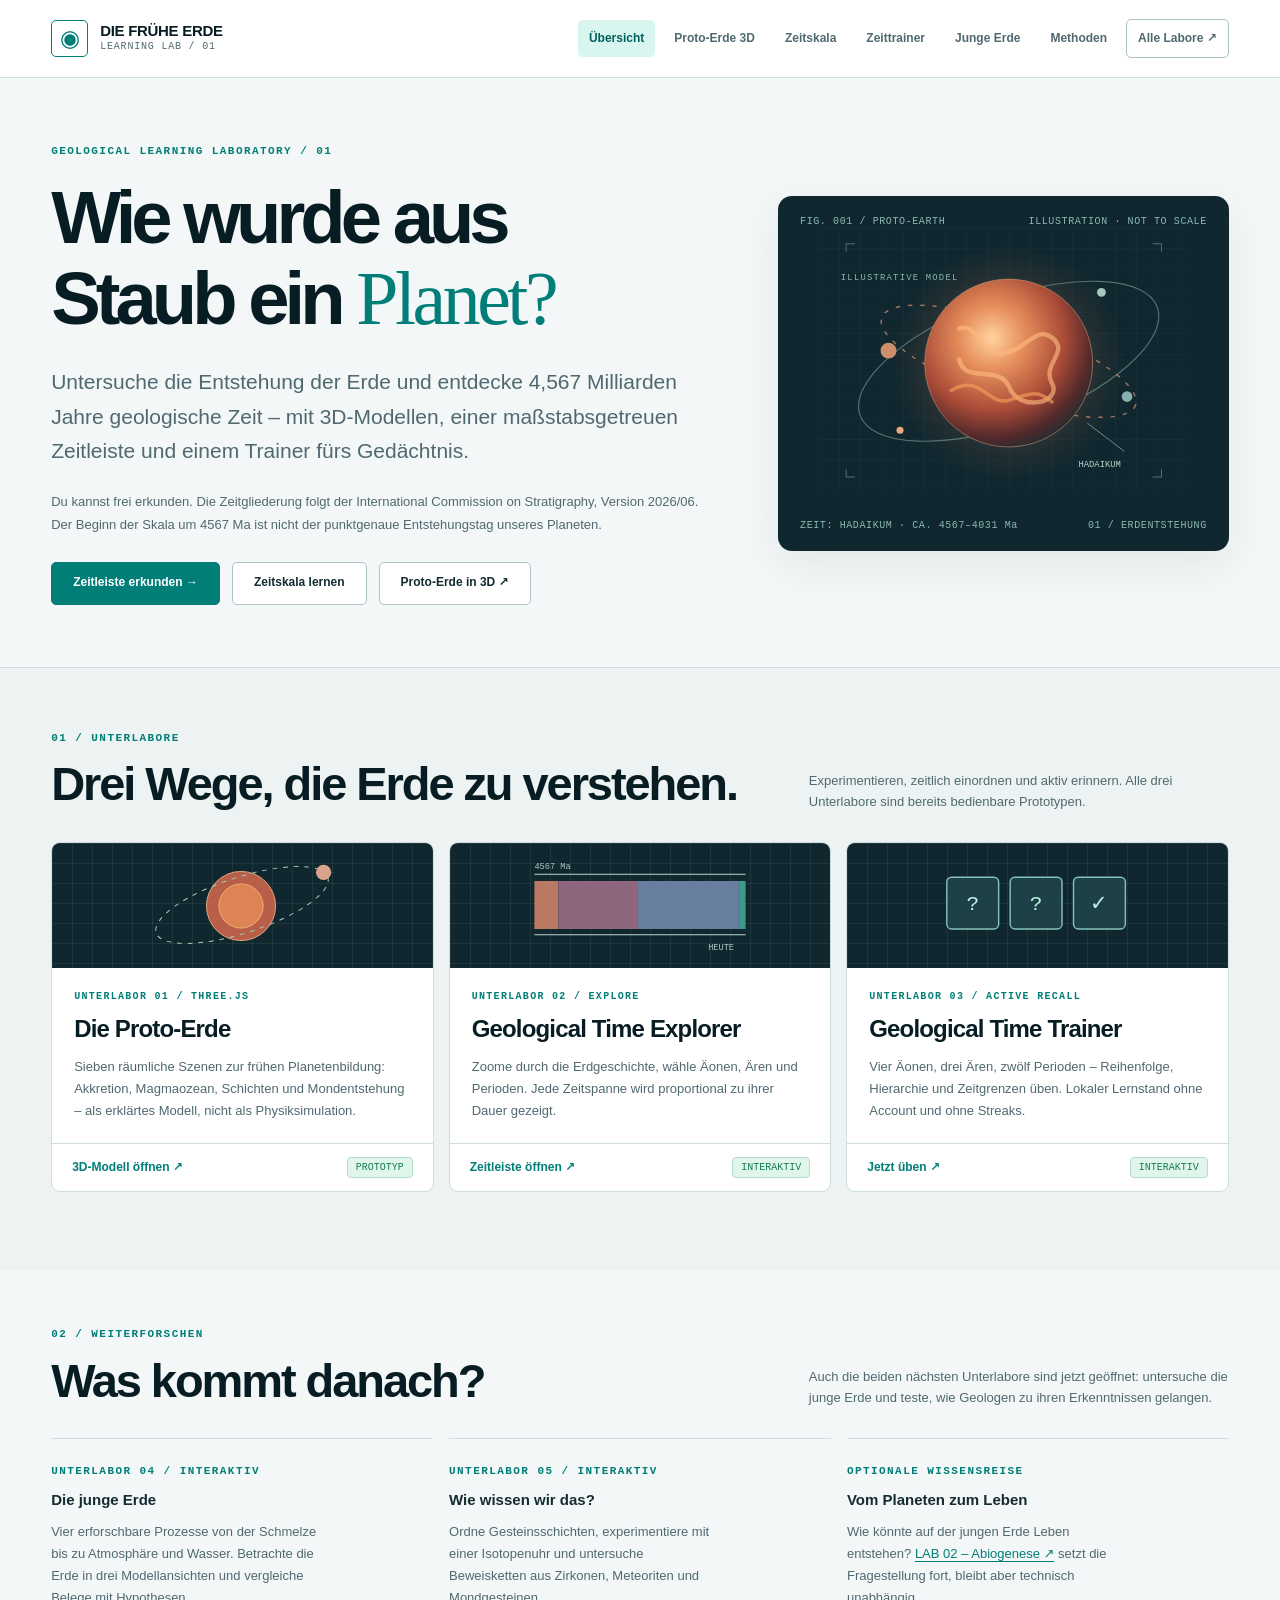
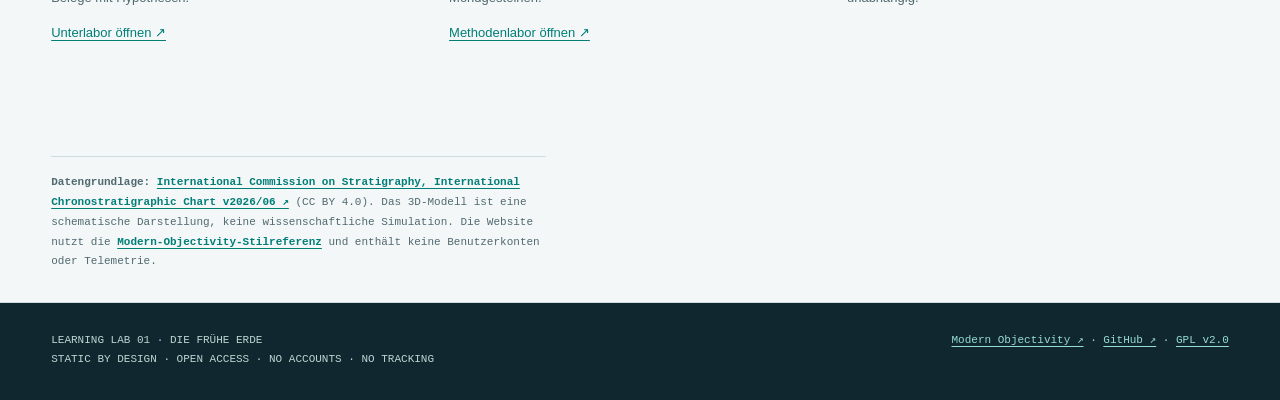
==== commit 624ea3e9: "feat: launch modules 04 and 05 in Earth lab home and unified navigation" ====
--- a/index.html
+++ b/index.html
@@ -12,7 +12,7 @@
 <a href="#main" class="earth-skip">Zum Inhalt springen</a>
 <header class="earth-header"><div class="earth-wrap earth-header-inner">
 <a href="index.html" class="earth-brand"><span class="earth-symbol" aria-hidden="true">◉</span><span class="earth-brand-name">DIE FRÜHE ERDE<small>LEARNING LAB / 01</small></span></a>
-<nav class="earth-nav" aria-label="Labor-Navigation"><a href="index.html" aria-current="page">Übersicht</a><a href="01_protoerde.html">Proto-Erde 3D</a><a href="02_zeitmassstab.html">Zeitskala</a><a href="03_zeittrainer.html">Zeittrainer</a><a href="https://philippklinz.github.io/learning-labs/" class="earth-home-link">Alle Labore ↗</a></nav>
+<nav class="earth-nav" aria-label="Labor-Navigation"><a href="index.html" aria-current="page">Übersicht</a><a href="01_protoerde.html">Proto-Erde 3D</a><a href="02_zeitmassstab.html">Zeitskala</a><a href="03_zeittrainer.html">Zeittrainer</a><a href="04_junge_erde.html">Junge Erde</a><a href="05_geologische_methoden.html">Methoden</a><a href="https://philippklinz.github.io/learning-labs/" class="earth-home-link">Alle Labore ↗</a></nav>
 </div></header>
 <main id="main">
 <div class="earth-wrap">
@@ -68,11 +68,11 @@
  </article>
 </div>
 </div></section>
-<section class="earth-wrap earth-mini"><div class="earth-section-heading"><div><div class="earth-overline">02 / NÄCHSTE FRAGEN</div><h2>Was kommt danach?</h2></div><p>Diese beiden Unterlabore sind geplant und werden erst verlinkt, sobald sie tatsächlich funktionieren.</p></div>
+<section class="earth-wrap earth-mini"><div class="earth-section-heading"><div><div class="earth-overline">02 / WEITERFORSCHEN</div><h2>Was kommt danach?</h2></div><p>Auch die beiden nächsten Unterlabore sind jetzt geöffnet: untersuche die junge Erde und teste, wie Geologen zu ihren Erkenntnissen gelangen.</p></div>
 <div class="earth-mini-grid">
- <div class="earth-mini-item"><span class="earth-overline">UNTERLABOR 04 / GEPLANT</span><strong>Die junge Erde</strong><p>Wie entstanden Kruste, Atmosphäre und Ozeane? Welche Hinweise liefern geochemische und mineralogische Belege?</p></div>
- <div class="earth-mini-item"><span class="earth-overline">UNTERLABOR 05 / GEPLANT</span><strong>Wie wissen wir das?</strong><p>Radiometrische Datierung, Zirkone, Meteoriten, Gesteinsschichten und Unsicherheit wissenschaftlicher Rekonstruktionen.</p></div>
- <div class="earth-mini-item"><span class="earth-overline">OPTIONALE WISSENSREISE</span><strong>Vom Planeten zum Leben</strong><p>Später kann dieses Labor optional mit <a href="https://philippklinz.github.io/lab-abiogenesis/">LAB 02 – Abiogenese ↗</a> verbunden werden. Keine technische Abhängigkeit.</p></div>
+ <div class="earth-mini-item"><span class="earth-overline">UNTERLABOR 04 / INTERAKTIV</span><strong>Die junge Erde</strong><p>Vier erforschbare Prozesse von der Schmelze bis zu Atmosphäre und Wasser. Betrachte die Erde in drei Modellansichten und vergleiche Belege mit Hypothesen.</p><p><a href="04_junge_erde.html">Unterlabor öffnen ↗</a></p></div>
+ <div class="earth-mini-item"><span class="earth-overline">UNTERLABOR 05 / INTERAKTIV</span><strong>Wie wissen wir das?</strong><p>Ordne Gesteinsschichten, experimentiere mit einer Isotopenuhr und untersuche Beweisketten aus Zirkonen, Meteoriten und Mondgesteinen.</p><p><a href="05_geologische_methoden.html">Methodenlabor öffnen ↗</a></p></div>
+ <div class="earth-mini-item"><span class="earth-overline">OPTIONALE WISSENSREISE</span><strong>Vom Planeten zum Leben</strong><p>Wie könnte auf der jungen Erde Leben entstehen? <a href="https://philippklinz.github.io/lab-abiogenesis/">LAB 02 – Abiogenese ↗</a> setzt die Fragestellung fort, bleibt aber technisch unabhängig.</p></div>
 </div></section>
 <div class="earth-wrap"><p class="earth-source"><strong>Datengrundlage:</strong> <a href="https://stratigraphy.org/chart/">International Commission on Stratigraphy, International Chronostratigraphic Chart v2026/06 ↗</a> (CC BY 4.0). Das 3D-Modell ist eine schematische Darstellung, keine wissenschaftliche Simulation. Die Website nutzt die <a href="https://philippklinz.github.io/modern-objectivity-style/">Modern-Objectivity-Stilreferenz</a> und enthält keine Benutzerkonten oder Telemetrie.</p></div>
 </main>
--- a/earth-lab.css
+++ b/earth-lab.css
@@ -54,7 +54,7 @@
 .earth-module-bottom a{font-size:12px;font-weight:700;text-decoration:none}
 .earth-stage-tag{font:10px var(--mo-mono);padding:4px 8px;border:1px solid var(--mo-border);background:var(--mo-surface-2);color:var(--mo-muted);border-radius:4px}
 .earth-stage-tag.live{color:var(--mo-ok);background:var(--mo-ok-bg);border-color:#b3dccb}
-.earth-mini{padding:56px 0}
+.earth-mini{padding-top:56px;padding-bottom:56px}
 .earth-mini-grid{display:grid;grid-template-columns:1fr 1fr 1fr;gap:16px}
 .earth-mini-item{border-top:1px solid var(--mo-border);padding:18px 0}
 .earth-mini-item strong{display:block;margin:7px 0 8px}
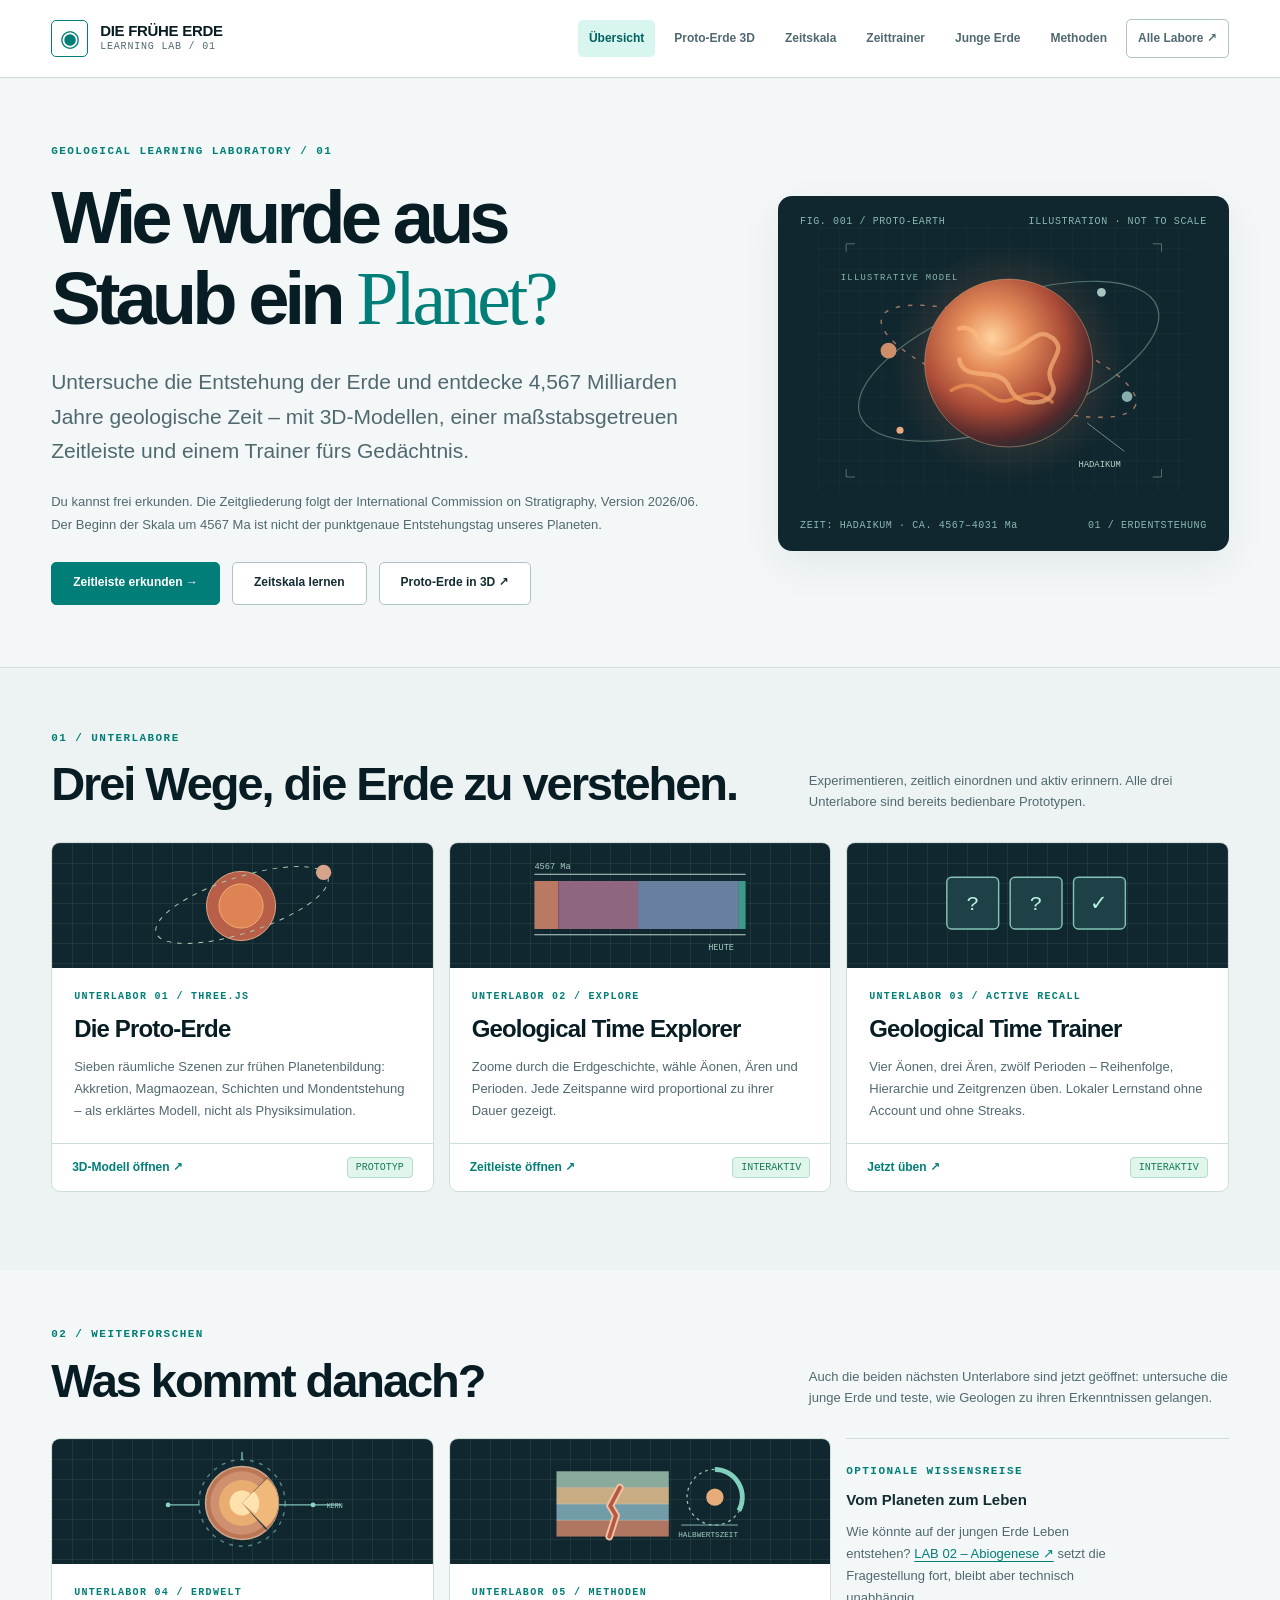
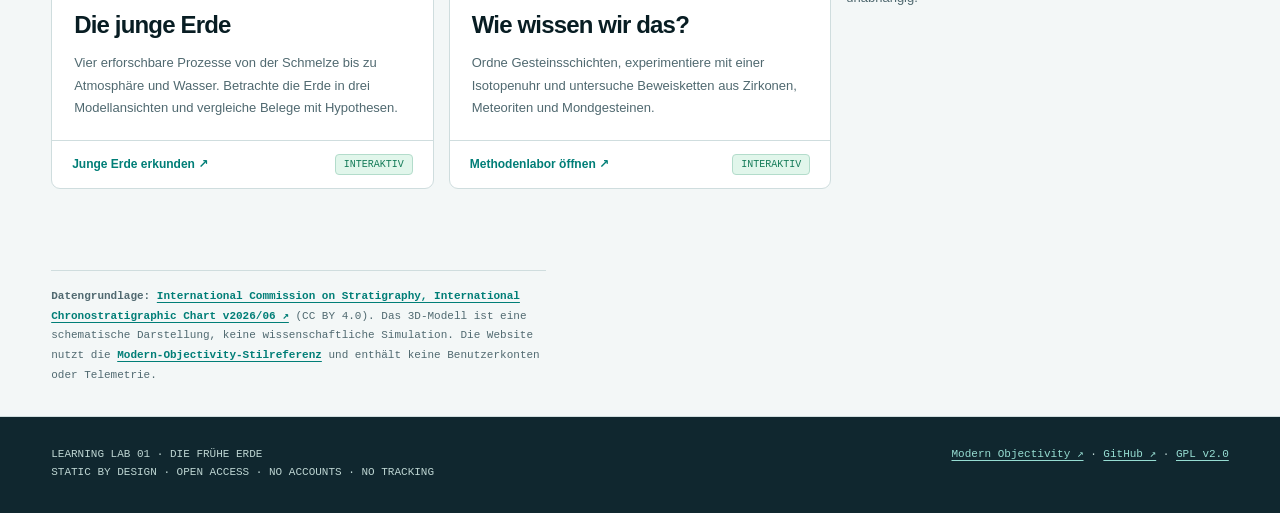
==== commit 6a4bd461: "style: present Earth labs 04 and 05 as matching illustrated module cards" ====
--- a/index.html
+++ b/index.html
@@ -69,10 +69,60 @@
 </div>
 </div></section>
 <section class="earth-wrap earth-mini"><div class="earth-section-heading"><div><div class="earth-overline">02 / WEITERFORSCHEN</div><h2>Was kommt danach?</h2></div><p>Auch die beiden nächsten Unterlabore sind jetzt geöffnet: untersuche die junge Erde und teste, wie Geologen zu ihren Erkenntnissen gelangen.</p></div>
-<div class="earth-mini-grid">
- <div class="earth-mini-item"><span class="earth-overline">UNTERLABOR 04 / INTERAKTIV</span><strong>Die junge Erde</strong><p>Vier erforschbare Prozesse von der Schmelze bis zu Atmosphäre und Wasser. Betrachte die Erde in drei Modellansichten und vergleiche Belege mit Hypothesen.</p><p><a href="04_junge_erde.html">Unterlabor öffnen ↗</a></p></div>
- <div class="earth-mini-item"><span class="earth-overline">UNTERLABOR 05 / INTERAKTIV</span><strong>Wie wissen wir das?</strong><p>Ordne Gesteinsschichten, experimentiere mit einer Isotopenuhr und untersuche Beweisketten aus Zirkonen, Meteoriten und Mondgesteinen.</p><p><a href="05_geologische_methoden.html">Methodenlabor öffnen ↗</a></p></div>
- <div class="earth-mini-item"><span class="earth-overline">OPTIONALE WISSENSREISE</span><strong>Vom Planeten zum Leben</strong><p>Wie könnte auf der jungen Erde Leben entstehen? <a href="https://philippklinz.github.io/lab-abiogenesis/">LAB 02 – Abiogenese ↗</a> setzt die Fragestellung fort, bleibt aber technisch unabhängig.</p></div>
+<div class="earth-card-grid">
+  <article class="earth-module-card">
+    <div class="earth-module-art">
+      <svg viewBox="0 0 250 110" fill="none" aria-hidden="true">
+        <defs><clipPath id="young-earth-clip"><circle cx="125" cy="56" r="38"/></clipPath></defs>
+        <circle cx="125" cy="56" r="45" stroke="#6bb2af" stroke-width="1.5" stroke-dasharray="4 6" opacity=".7"/>
+        <circle cx="125" cy="56" r="38" fill="#bd7655" stroke="#cfa98c" stroke-width="1.5"/>
+        <g clip-path="url(#young-earth-clip)">
+          <circle cx="125" cy="56" r="33" fill="#cf9070"/>
+          <circle cx="125" cy="56" r="24" fill="#e9ad71"/>
+          <circle cx="125" cy="56" r="13" fill="#ffe1ab"/>
+          <path d="M125 56L164 16V100Z" fill="#14333b" opacity=".87"/>
+          <path d="M125 56L160 21A38 38 0 0 1 160 92Z" fill="#d28c61" opacity=".85"/>
+          <path d="M125 56L151 31A31 31 0 0 1 150 81Z" fill="#f0b87a"/>
+          <path d="M125 56L137 44A16 16 0 0 1 139 67Z" fill="#ffe4b0"/>
+        </g>
+        <path d="M81 58H49M163 58h35M125 11V3" stroke="#80c1b9" stroke-width="1.4"/>
+        <circle cx="48" cy="58" r="2.5" fill="#8ed3c6"/><circle cx="199" cy="58" r="2.5" fill="#8ed3c6"/>
+        <path d="M201 58h27" stroke="#80c1b9" stroke-width="1.4"/>
+        <text x="230" y="61" fill="#9fcfc4" font-family="monospace" font-size="7" text-anchor="end">KERN</text>
+      </svg>
+    </div>
+    <div class="earth-module-body">
+      <div class="earth-overline">UNTERLABOR 04 / ERDWELT</div>
+      <h3>Die junge Erde</h3>
+      <p>Vier erforschbare Prozesse von der Schmelze bis zu Atmosphäre und Wasser. Betrachte die Erde in drei Modellansichten und vergleiche Belege mit Hypothesen.</p>
+    </div>
+    <div class="earth-module-bottom"><a href="04_junge_erde.html">Junge Erde erkunden ↗</a><span class="earth-stage-tag live">INTERAKTIV</span></div>
+  </article>
+  <article class="earth-module-card">
+    <div class="earth-module-art">
+      <svg viewBox="0 0 250 110" fill="none" aria-hidden="true">
+        <rect x="38" y="23" width="117" height="17" fill="#8aaa9c"/>
+        <rect x="38" y="40" width="117" height="17" fill="#c8ad84"/>
+        <rect x="38" y="57" width="117" height="17" fill="#729ca8"/>
+        <rect x="38" y="74" width="117" height="17" fill="#af7661"/>
+        <path d="M38 40H155M38 57H155M38 74H155" stroke="#e6d7be" stroke-width="1" opacity=".55"/>
+        <path d="M93 91L100 69L94 59L104 40" stroke="#f2c2a5" stroke-width="8" stroke-linecap="round"/>
+        <path d="M93 91L100 69L94 59L104 40" stroke="#b65942" stroke-width="4" stroke-linecap="round"/>
+        <circle cx="203" cy="50" r="29" stroke="#94c7bb" stroke-width="1.3" stroke-dasharray="3 4"/>
+        <path d="M203 21A29 29 0 0 1 228 64" stroke="#82d1be" stroke-width="5"/>
+        <circle cx="203" cy="50" r="9" fill="#e6ac79"/>
+        <path d="M168 79H227" stroke="#8dbbb1" stroke-width="1"/>
+        <text x="196" y="91" fill="#a1ccc0" font-family="monospace" font-size="8" text-anchor="middle">HALBWERTSZEIT</text>
+      </svg>
+    </div>
+    <div class="earth-module-body">
+      <div class="earth-overline">UNTERLABOR 05 / METHODEN</div>
+      <h3>Wie wissen wir das?</h3>
+      <p>Ordne Gesteinsschichten, experimentiere mit einer Isotopenuhr und untersuche Beweisketten aus Zirkonen, Meteoriten und Mondgesteinen.</p>
+    </div>
+    <div class="earth-module-bottom"><a href="05_geologische_methoden.html">Methodenlabor öffnen ↗</a><span class="earth-stage-tag live">INTERAKTIV</span></div>
+  </article>
+  <div class="earth-mini-item"><span class="earth-overline">OPTIONALE WISSENSREISE</span><strong>Vom Planeten zum Leben</strong><p>Wie könnte auf der jungen Erde Leben entstehen? <a href="https://philippklinz.github.io/lab-abiogenesis/">LAB 02 – Abiogenese ↗</a> setzt die Fragestellung fort, bleibt aber technisch unabhängig.</p></div>
 </div></section>
 <div class="earth-wrap"><p class="earth-source"><strong>Datengrundlage:</strong> <a href="https://stratigraphy.org/chart/">International Commission on Stratigraphy, International Chronostratigraphic Chart v2026/06 ↗</a> (CC BY 4.0). Das 3D-Modell ist eine schematische Darstellung, keine wissenschaftliche Simulation. Die Website nutzt die <a href="https://philippklinz.github.io/modern-objectivity-style/">Modern-Objectivity-Stilreferenz</a> und enthält keine Benutzerkonten oder Telemetrie.</p></div>
 </main>
--- a/earth-lab.css
+++ b/earth-lab.css
@@ -18,7 +18,7 @@
 .earth-symbol{height:37px;width:37px;border:1px solid var(--mo-accent);color:var(--mo-accent);display:grid;place-items:center;border-radius:var(--mo-radius-sm);font:23px var(--mo-serif)}
 .earth-brand-name{font:750 15px/1.15 var(--mo-font);letter-spacing:-.02em}
 .earth-brand-name small{display:block;font:10px/1.6 var(--mo-mono);letter-spacing:.08em;color:var(--mo-muted)}
-.earth-nav{display:flex;gap:8px;flex-wrap:wrap;align-items:center}
+.earth-nav{display:flex;gap:8px;flex-wrap:wrap;align-items:center;min-width:0;max-width:100%}
 .earth-nav a{padding:9px 11px;text-decoration:none;color:var(--mo-muted);font-size:12px;font-weight:700;border-radius:5px}
 .earth-nav a:hover{background:var(--mo-surface-2);color:var(--mo-text-strong)}
 .earth-nav a[aria-current="page"]{color:var(--mo-accent-active);background:var(--mo-accent-light)}
@@ -63,7 +63,7 @@
 .earth-footer-inner{display:flex;justify-content:space-between;gap:18px;flex-wrap:wrap;padding-top:28px;padding-bottom:31px;font:11px/1.7 var(--mo-mono)}
 .earth-footer a{color:#96ddd2}
 .earth-footer a:hover{color:white}
-.earth-page{padding:34px 0 65px}
+.earth-page{width:100%;min-width:0;padding:34px clamp(18px,4vw,60px) 65px}
 .earth-page h1{font-size:clamp(37px,4.3vw,62px);letter-spacing:-.05em;margin:12px 0 12px}
 .earth-page .earth-lead{max-width:830px}
 .earth-toolbar{display:flex;gap:8px;align-items:center;flex-wrap:wrap;margin:18px 0}
@@ -169,3 +169,6 @@
 @media(max-width:850px){.earth-hero{grid-template-columns:1fr}.earth-figure{min-height:280px;max-width:560px}.earth-timeline-shell,.earth-trainer-layout{grid-template-columns:1fr}.earth-inspector{position:static}.earth-mini-grid{grid-template-columns:1fr 1fr}}
 @media(max-width:650px){.earth-header-inner{justify-content:flex-start}.earth-nav{width:100%}.earth-nav a{padding:8px 9px}.earth-hero{padding:45px 0}.earth-title{font-size:48px}.earth-card-grid,.earth-unit-grid,.earth-mini-grid{grid-template-columns:1fr}.earth-time-lane{height:76px}.earth-lane{height:72px}.earth-timeline-view{padding:12px}.earth-choice-list{grid-template-columns:1fr}.earth-test-grid{grid-template-columns:repeat(2,minmax(0,1fr))}.earth-figure{min-height:220px}.earth-figure svg{height:220px}}
 @media(prefers-reduced-motion:reduce){html{scroll-behavior:auto}.earth-band,.earth-train-progress>div{transition:none!important}}
+
+/* Keep the seven-entry lab navigation within the viewport at intermediate widths. */
+@media(max-width:1250px){.earth-header-inner .earth-nav{flex-basis:100%;width:100%}}
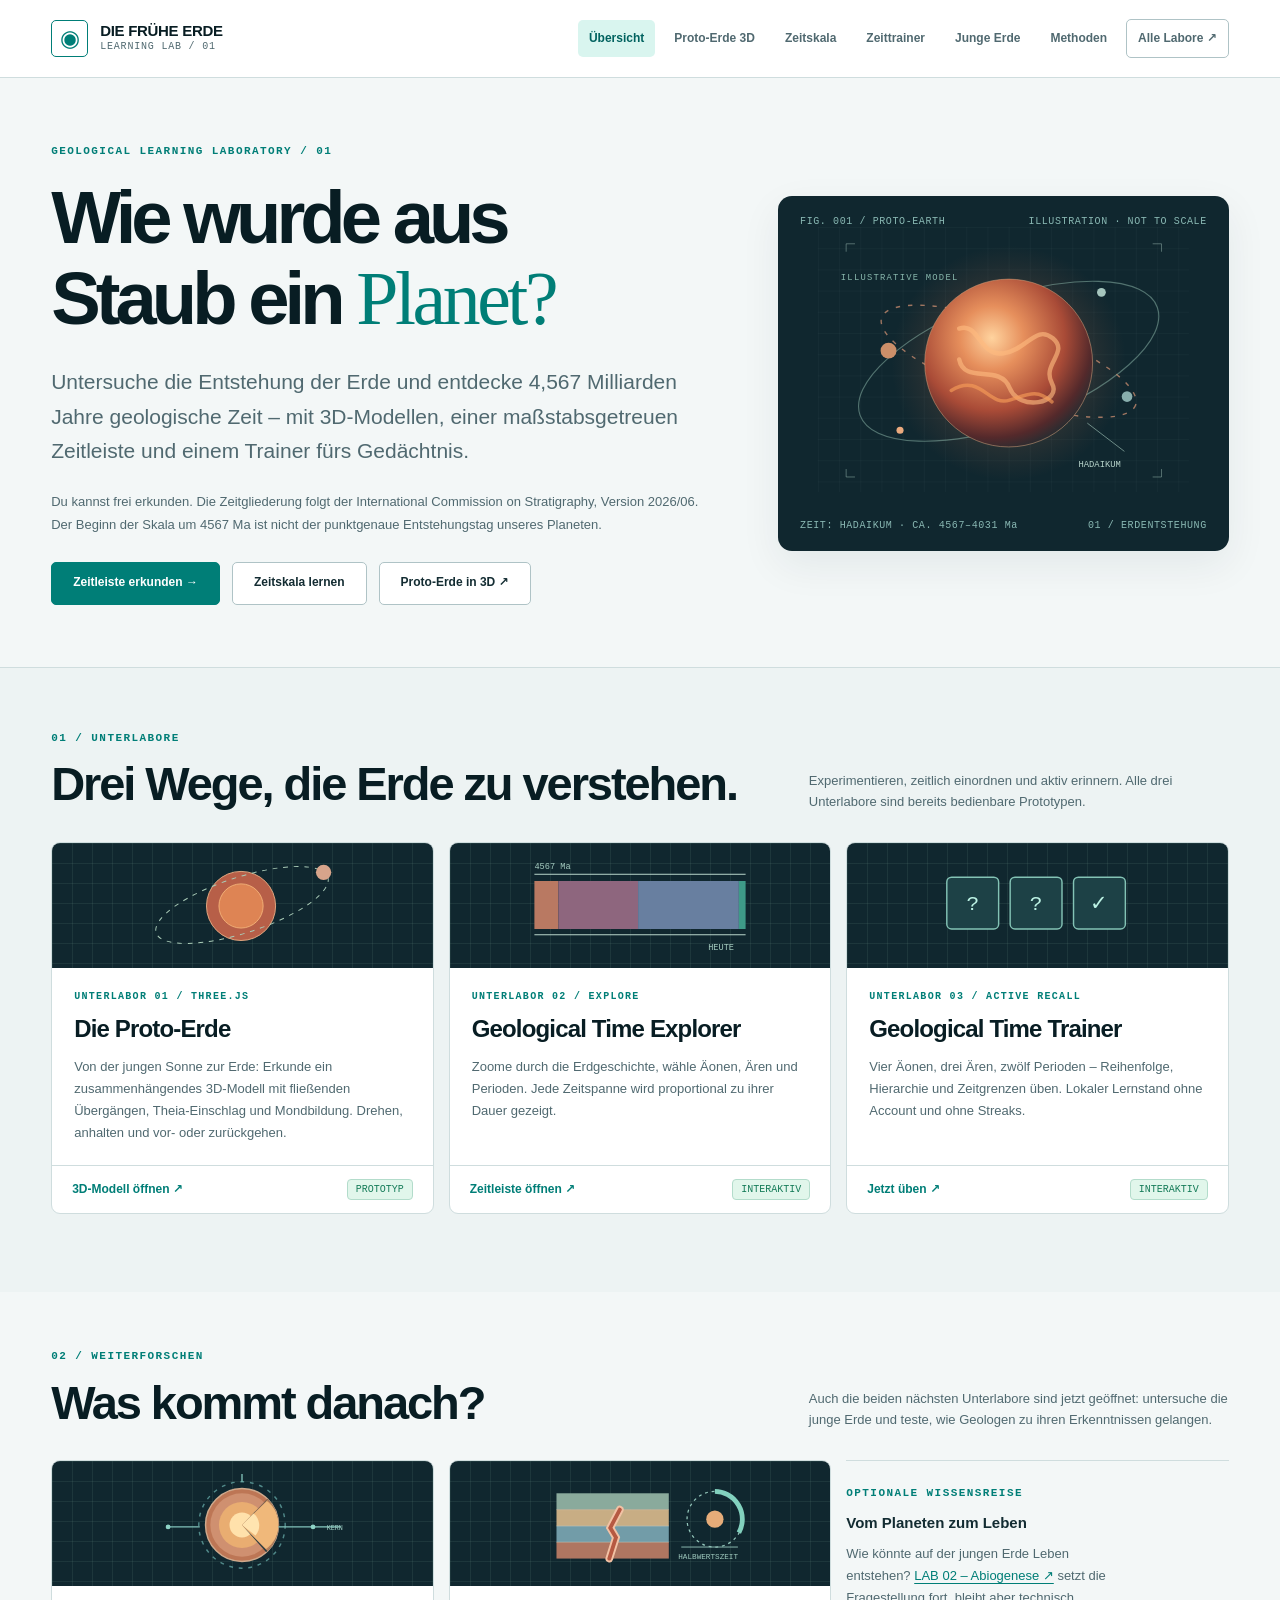
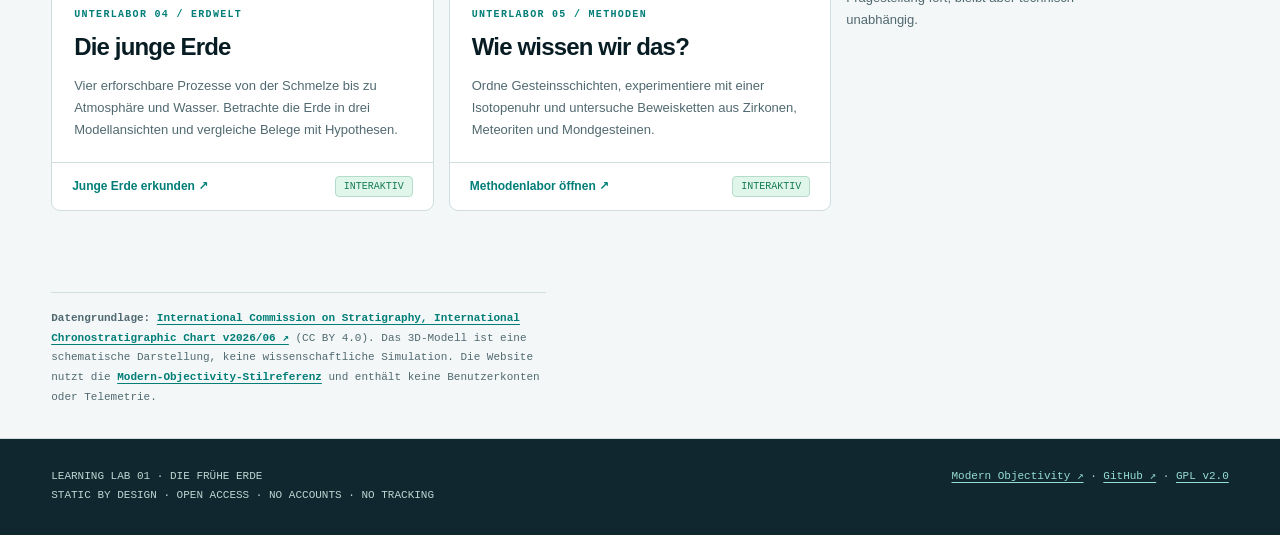
==== commit 4e99b5fa: "feat: rebuild Proto-Earth as a continuous 3D evolution with Theia impact Use one persistent solar-sy" ====
--- a/index.html
+++ b/index.html
@@ -53,7 +53,7 @@
 <div class="earth-card-grid">
  <article class="earth-module-card">
  <div class="earth-module-art"><svg viewBox="0 0 250 110" fill="none"><circle cx="124" cy="56" r="36" fill="#b75f48" stroke="#e4aa82"/><circle cx="124" cy="56" r="23" fill="#de8454" stroke="#f2b077"/><ellipse cx="125" cy="55" rx="94" ry="29" transform="rotate(-18 125 55)" stroke="#a9cbb7" stroke-dasharray="5 6"/><circle cx="210" cy="21" r="8" fill="#d7a48b"/></svg></div>
- <div class="earth-module-body"><div class="earth-overline">UNTERLABOR 01 / THREE.JS</div><h3>Die Proto-Erde</h3><p>Sieben räumliche Szenen zur frühen Planetenbildung: Akkretion, Magmaozean, Schichten und Mondentstehung – als erklärtes Modell, nicht als Physiksimulation.</p></div>
+ <div class="earth-module-body"><div class="earth-overline">UNTERLABOR 01 / THREE.JS</div><h3>Die Proto-Erde</h3><p>Von der jungen Sonne zur Erde: Erkunde ein zusammenhängendes 3D-Modell mit fließenden Übergängen, Theia-Einschlag und Mondbildung. Drehen, anhalten und vor- oder zurückgehen.</p></div>
  <div class="earth-module-bottom"><a href="01_protoerde.html">3D-Modell öffnen ↗</a><span class="earth-stage-tag live">PROTOTYP</span></div>
  </article>
  <article class="earth-module-card">
@@ -127,4 +127,4 @@
 <div class="earth-wrap"><p class="earth-source"><strong>Datengrundlage:</strong> <a href="https://stratigraphy.org/chart/">International Commission on Stratigraphy, International Chronostratigraphic Chart v2026/06 ↗</a> (CC BY 4.0). Das 3D-Modell ist eine schematische Darstellung, keine wissenschaftliche Simulation. Die Website nutzt die <a href="https://philippklinz.github.io/modern-objectivity-style/">Modern-Objectivity-Stilreferenz</a> und enthält keine Benutzerkonten oder Telemetrie.</p></div>
 </main>
 <footer class="earth-footer"><div class="earth-wrap earth-footer-inner"><span>LEARNING LAB 01 · DIE FRÜHE ERDE<br>STATIC BY DESIGN · OPEN ACCESS · NO ACCOUNTS · NO TRACKING</span><span><a href="https://philippklinz.github.io/modern-objectivity-style/">Modern Objectivity ↗</a> · <a href="https://github.com/philippklinz/lab-early-earth">GitHub ↗</a> · <a href="LICENSE">GPL v2.0</a></span></div></footer>
-</body></html>+</body></html>
